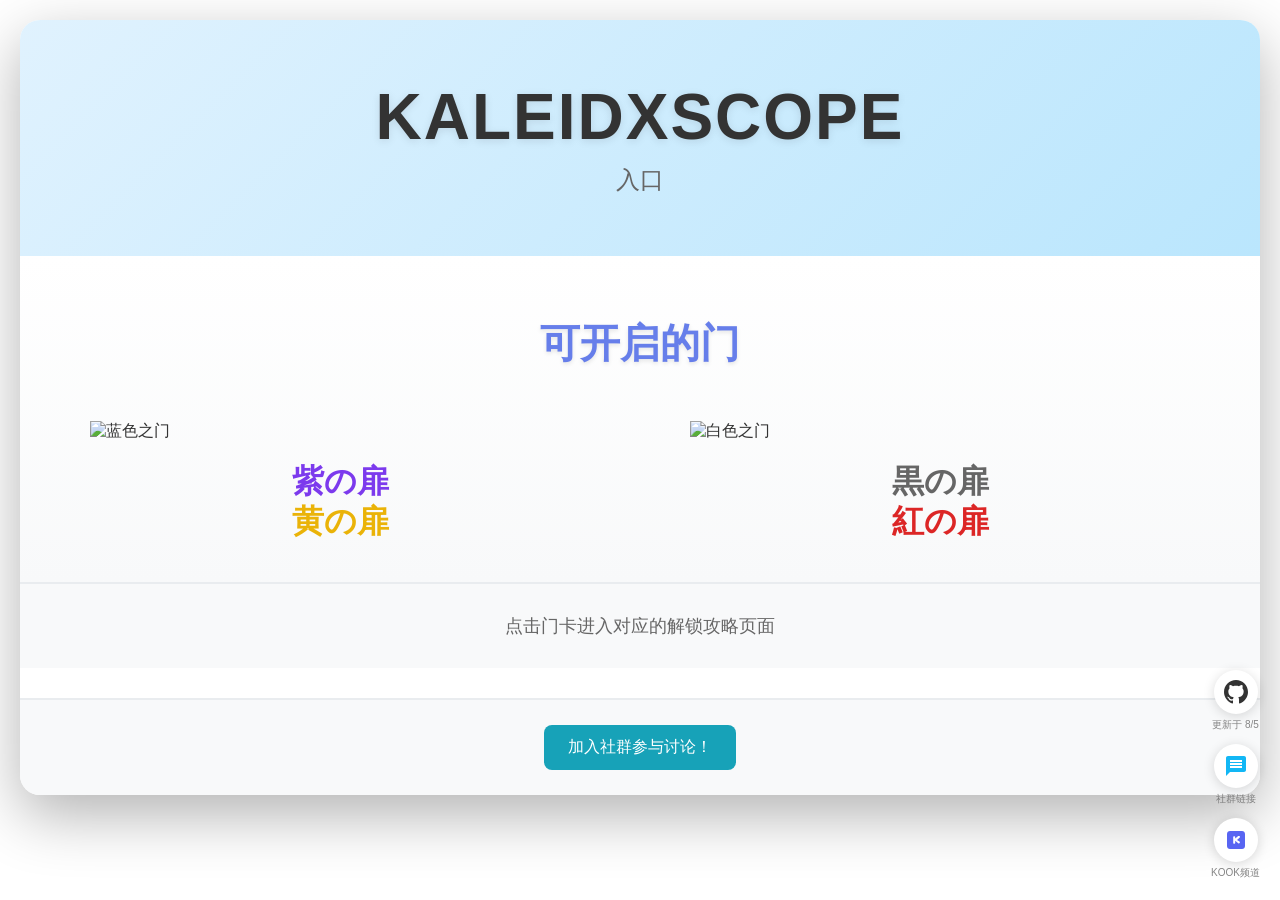
==== index.html @ 75df361b "fix: bump site-config cache buster so footer shows 8/5 EdgeOne caches site-config.js?v= as immutable" ====
<!DOCTYPE html>
<html lang="zh-CN">
<head>
    <meta charset="UTF-8">
    <meta name="viewport" content="width=device-width, initial-scale=1.0">
    <title>KALEIDXSCOPE - 入口</title>
    <link rel="icon" type="image/png" href="favicon.png">
    <link rel="stylesheet" href="style.css">
    <link rel="stylesheet" href="github-footer.css">
    <script src="site-config.js?v=8-5-1"></script>
    <script defer src="https://s.awmc.cc/script.js" data-website-id="4416a8d7-49f0-4b07-a14a-e82d30716b2a"></script>
    <script defer src="https://s.awmc.cc/recorder.js" data-website-id="4416a8d7-49f0-4b07-a14a-e82d30716b2a" data-sample-rate="0.15" data-mask-level="moderate" data-max-duration="1200000"></script>
<!--    <style>body{transform:rotate(180deg);}</style>-->
    <script
      src="https://static.flashcat.cloud/browser-sdk/v0/flashcat-rum.js"
      type="text/javascript">
    </script>
    <script>
      window.FC_RUM && window.FC_RUM.init({
      applicationId: "M83dK8Xf3DWs6CxREHhzta",
      clientToken: "1a1ddf5f05a15b0ea8e8b58951f9b538473",
      service: "KALEIDXSCOPE",
      env: "production",
      version: "1.0.0",
      sessionSampleRate: 10,
      sessionReplaySampleRate: 10,
      defaultPrivacyLevel: "allow"
    });
    </script>
</head>
<body>
    <div class="container">
        <!-- 活动页面横幅 -->
        <div class="activity-banner">
            <h1 class="banner-title">KALEIDXSCOPE</h1>
            <p class="banner-subtitle">入口</p>
        </div>

        <!-- 门列表区域 -->
        <div class="doors-section">
            <h2 class="section-title">可开启的门</h2>
            <div class="doors-grid">
                <!-- 蓝色之门 -->
                <div class="door-card" onclick="window.location.href='BLUEKALEIDXSCOPE/index.html'" data-umami-event="click-blue-door">
                    <div class="door-image-wrapper">
                        <img src="KALEIDXSCOPE_PNG/blue.png" alt="蓝色之门" class="door-image">
                    </div>
                </div>

                <!-- 白色之门 -->
                <div class="door-card" onclick="window.location.href='WHITEKALEIDXSCOPE/index.html'" data-umami-event="click-white-door">
                    <div class="door-image-wrapper">
                        <img src="KALEIDXSCOPE_PNG/white.png" alt="白色之门" class="door-image">
                    </div>
                </div>

                <!-- 紫色之门 -->
                <div class="door-card" onclick="window.location.href='PURPLEKALEIDXSCOPE/index.html'" data-umami-event="click-purple-door">
                    <div class="door-image-wrapper">
                        <img src="KALEIDXSCOPE_PNG/purple.png" alt="紫色之门" class="door-image" onerror="this.onerror=null;this.style.display='none';var p=this.nextElementSibling;if(p)p.style.display='flex'">
                        <div class="door-placeholder door-placeholder-purple" style="display:none;min-height:200px;align-items:center;justify-content:center;font-size:2em;font-weight:bold;color:#7c3aed">紫の扉</div>
                    </div>
                </div>

                <!-- 黑色之门 -->
                <div class="door-card" onclick="window.location.href='BLACKKALEIDXSCOPE/index.html'" data-umami-event="click-black-door">
                    <div class="door-image-wrapper">
                        <img src="KALEIDXSCOPE_PNG/black.png" alt="黑色之门" class="door-image" onerror="this.onerror=null;this.style.display='none';var p=this.nextElementSibling;if(p)p.style.display='flex'">
                        <div class="door-placeholder door-placeholder-black" style="display:none;min-height:200px;align-items:center;justify-content:center;font-size:2em;font-weight:bold;color:#666">黒の扉</div>
                    </div>
                </div>

                <!-- 黄色之门 -->
                <div class="door-card" onclick="window.location.href='YELLOWKALEIDXSCOPE/index.html'" data-umami-event="click-yellow-door">
                    <div class="door-image-wrapper">
                        <img src="KALEIDXSCOPE_PNG/yellow.png" alt="黄色之门" class="door-image" onerror="this.onerror=null;this.style.display='none';var p=this.nextElementSibling;if(p)p.style.display='flex'">
                        <div class="door-placeholder door-placeholder-yellow" style="display:none;min-height:200px;align-items:center;justify-content:center;font-size:2em;font-weight:bold;color:#eab308">黄の扉</div>
                    </div>
                </div>

                <!-- 红色之门 -->
                <div class="door-card" onclick="window.location.href='REDKALEIDXSCOPE/index.html'" data-umami-event="click-red-door">
                    <div class="door-image-wrapper">
                        <img src="KALEIDXSCOPE_PNG/red.png" alt="红色之门" class="door-image" onerror="this.onerror=null;this.style.display='none';var p=this.nextElementSibling;if(p)p.style.display='flex'">
                        <div class="door-placeholder door-placeholder-red" style="display:none;min-height:200px;align-items:center;justify-content:center;font-size:2em;font-weight:bold;color:#dc2626">紅の扉</div>
                    </div>
                </div>

                <!-- 未来可以添加更多门 -->
                <!-- 
                <div class="door-card coming-soon">
                    <div class="door-image-wrapper">
                        <div class="door-placeholder">即将开放</div>
                        <div class="door-overlay">
                            <span class="door-label">敬请期待</span>
                        </div>
                    </div>
                </div>
                -->
            </div>
        </div>

        <!-- 说明文字 -->
        <div class="info-section">
            <p class="info-text">点击门卡进入对应的解锁攻略页面</p>
        </div>

        <!-- 社群 -->
        <div class="community-section">
            <a href="https://qm.qq.com/q/YyCOXfCveY" target="_blank" rel="noopener noreferrer" class="community-link" data-umami-event="community-link-home">加入社群参与讨论！</a>
        </div>
    </div>

    <script src="script.js"></script>
    <div class="github-footer-float">
        <div class="footer-float-item">
            <a href="https://github.com/Michaelwucoc/KALEIDXSCOPE" target="_blank" rel="noopener noreferrer" class="footer-float-link github-footer-link" data-umami-event="github-link" title="GitHub 源码">
                <svg viewBox="0 0 24 24" xmlns="http://www.w3.org/2000/svg"><path d="M12 0c-6.626 0-12 5.373-12 12 0 5.302 3.438 9.8 8.207 11.387.599.111.793-.261.793-.577v-2.234c-3.338.726-4.033-1.416-4.033-1.416-.546-1.387-1.333-1.756-1.333-1.756-1.089-.745.083-.729.083-.729 1.205.084 1.839 1.237 1.839 1.237 1.07 1.834 2.807 1.304 3.492.997.107-.775.418-1.305.762-1.604-2.665-.305-5.467-1.334-5.467-5.931 0-1.311.469-2.381 1.236-3.221-.124-.303-.535-1.524.117-3.176 0 0 1.008-.322 3.301 1.23.957-.266 1.983-.399 3.003-.404 1.02.005 2.047.138 3.006.404 2.291-1.552 3.297-1.23 3.297-1.23.653 1.653.242 2.874.118 3.176.77.84 1.235 1.911 1.235 3.221 0 4.609-2.807 5.624-5.479 5.921.43.372.823 1.102.823 2.222v3.293c0 .319.192.694.801.576 4.765-1.589 8.199-6.086 8.199-11.386 0-6.627-5.373-12-12-12z"/></svg>
            </a>
            <span class="github-footer-update" data-app-version>更新于</span>
        </div>
        <div class="footer-float-item">
            <a href="https://qm.qq.com/q/YyCOXfCveY" target="_blank" rel="noopener noreferrer" class="footer-float-link qq-footer-link" data-umami-event="community-link-footer" title="QQ 社群">
                <svg viewBox="0 0 24 24" xmlns="http://www.w3.org/2000/svg"><path d="M20 2H4c-1.1 0-2 .9-2 2v18l4-4h14c1.1 0 2-.9 2-2V4c0-1.1-.9-2-2-2zm-2 12H6v-2h12v2zm0-3H6V9h12v2zm0-3H6V6h12v2z"/></svg>
            </a>
            <span class="footer-float-label">社群链接</span>
        </div>
        <div class="footer-float-item">
            <a href="https://kook.vip/olowSD" target="_blank" rel="noopener noreferrer" class="footer-float-link kook-footer-link" data-umami-event="kook-link" title="KOOK 频道">
                <svg viewBox="0 0 24 24" xmlns="http://www.w3.org/2000/svg" aria-hidden="true">
                    <path d="M6 3h12c1.7 0 3 1.3 3 3v12c0 1.7-1.3 3-3 3H6c-1.7 0-3-1.3-3-3V6c0-1.7 1.3-3 3-3zm4.2 5.3c-.6 0-1 .4-1 1v5.4c0 .6.4 1 1 1s1-.4 1-1v-1.9l3 2.5c.5.4 1.2.3 1.5-.2s.3-1.2-.2-1.5L13 11.9l2.5-2.1c.5-.4.6-1.1.2-1.5s-1.1-.6-1.5-.2l-3 2.5V9.3c0-.6-.4-1-1-1z"/>
                </svg>
            </a>
            <span class="footer-float-label">KOOK频道</span>
        </div>
    </div>
    <script src="github-footer.js"></script>
    <script src="//js.llk.hk" data-site-id="4f76f700" async></script>
</body>
</html>
---- style.css ----
* {
    margin: 0;
    padding: 0;
    box-sizing: border-box;
}

body {
    font-family: -apple-system, BlinkMacSystemFont, 'Segoe UI', 'Microsoft YaHei', 'PingFang SC', 'Hiragino Sans GB', sans-serif;
    background: #ffffff;
    min-height: 100vh;
    padding: 20px;
    color: #333;
    transition: background-color 0.3s ease;
}

@media (prefers-color-scheme: dark) {
    body {
        background: #2d2d2d;
        color: #e0e0e0;
    }
}

.container {
    max-width: 1400px;
    margin: 0 auto;
    background: white;
    border-radius: 20px;
    box-shadow: 0 20px 60px rgba(0, 0, 0, 0.3);
    overflow: hidden;
    transition: background-color 0.3s ease;
}

@media (prefers-color-scheme: dark) {
    .container {
        background: #3d3d3d;
        box-shadow: 0 20px 60px rgba(0, 0, 0, 0.5);
    }
}

/* 活动横幅 */
.activity-banner {
    width: 100%;
    background: linear-gradient(135deg, #e0f2fe 0%, #bae6fd 100%);
    padding: 60px 20px;
    text-align: center;
    transition: background 0.3s ease;
}

@media (prefers-color-scheme: dark) {
    .activity-banner {
        background: linear-gradient(135deg, #4a5568 0%, #2d3748 100%);
    }
}

.banner-title {
    font-size: 4em;
    font-weight: bold;
    color: #333;
    margin-bottom: 10px;
    text-shadow: 0 2px 8px rgba(0, 0, 0, 0.1);
    letter-spacing: 2px;
    transition: color 0.3s ease;
}

@media (prefers-color-scheme: dark) {
    .banner-title {
        color: #e0e0e0;
    }
}

.banner-subtitle {
    font-size: 1.5em;
    color: #666;
    font-weight: 300;
    transition: color 0.3s ease;
}

@media (prefers-color-scheme: dark) {
    .banner-subtitle {
        color: #a0a0a0;
    }
}

/* 门列表区域 */
.doors-section {
    padding: 60px 40px;
    background: linear-gradient(to bottom, #ffffff 0%, #f8f9fa 100%);
    transition: background 0.3s ease;
}

@media (prefers-color-scheme: dark) {
    .doors-section {
        background: linear-gradient(to bottom, #3d3d3d 0%, #2d2d2d 100%);
    }
}

.section-title {
    font-size: 2.5em;
    color: #667eea;
    text-align: center;
    margin-bottom: 50px;
    font-weight: bold;
    text-shadow: 0 2px 4px rgba(0, 0, 0, 0.1);
}

.doors-grid {
    display: grid;
    grid-template-columns: repeat(auto-fit, minmax(400px, 1fr));
    gap: 40px;
    justify-items: center;
    max-width: 1200px;
    margin: 0 auto;
}

/* 门卡片 - 只展示图片本身，无背景无框 */
.door-card {
    width: 100%;
    max-width: 500px;
    cursor: pointer;
    transition: transform 0.4s ease;
    position: relative;
}

.door-card:hover {
    transform: scale(1.02);
}

.door-card:active {
    transform: scale(0.98);
}

.door-image-wrapper {
    position: relative;
    width: 100%;
    display: flex;
    align-items: center;
    justify-content: center;
}

.door-image {
    width: 100%;
    height: auto;
    display: block;
    object-fit: contain;
    transition: transform 0.4s;
}

.door-card:hover .door-image {
    transform: scale(1.05);
}

.door-overlay {
    display: none; /* 只展示图片，不展示文字 */
}

.door-label {
    display: block;
    font-size: 1.8em;
    font-weight: bold;
    margin-bottom: 8px;
    text-shadow: 0 2px 4px rgba(0, 0, 0, 0.5);
}

.door-subtitle {
    display: block;
    font-size: 1.1em;
    opacity: 0.9;
    font-weight: 300;
}

/* 即将开放的门 */
.door-card.coming-soon {
    cursor: not-allowed;
    opacity: 0.6;
}

.door-card.coming-soon:hover {
    transform: none;
}

.door-placeholder {
    position: absolute;
    top: 50%;
    left: 50%;
    transform: translate(-50%, -50%);
    font-size: 2em;
    color: rgba(255, 255, 255, 0.7);
    text-align: center;
}

/* 黄色之门占位符样式 */
.yellow-door-card .door-placeholder-yellow {
    background: linear-gradient(135deg, #fef3c7 0%, #fde68a 50%, #fbbf24 100%);
    border-radius: 12px;
    border: 2px dashed #eab308;
}

/* 说明区域 */
.info-section {
    padding: 30px;
    text-align: center;
    background: #f8f9fa;
    border-top: 2px solid #e9ecef;
    transition: background-color 0.3s ease, border-color 0.3s ease;
}

@media (prefers-color-scheme: dark) {
    .info-section {
        background: #2d2d2d;
        border-top-color: #4a4a4a;
    }
}

.info-text {
    font-size: 1.1em;
    color: #666;
    margin: 0;
    transition: color 0.3s ease;
}

@media (prefers-color-scheme: dark) {
    .info-text {
        color: #a0a0a0;
    }
}

/* 社群 */
.community-section {
    padding: 25px;
    text-align: center;
    background: #f8f9fa;
    border-top: 2px solid #e9ecef;
    margin-top: 30px;
    transition: background-color 0.3s ease, border-color 0.3s ease;
}

@media (prefers-color-scheme: dark) {
    .community-section {
        background: #2d2d2d;
        border-top-color: #4a4a4a;
    }
}

.community-link {
    display: inline-block;
    padding: 12px 24px;
    background: #17a2b8;
    color: white;
    text-decoration: none;
    border-radius: 8px;
    font-weight: 500;
    transition: all 0.3s;
}

.community-link:hover {
    background: #138496;
    transform: translateY(-2px);
}

/* 响应式设计 */
html {
    overflow-x: hidden;
}

body {
    overflow-x: hidden;
}

@media (max-width: 768px) {
    body {
        padding: 12px;
    }

    .container {
        border-radius: 15px;
    }

    .activity-banner {
        padding: 40px 16px;
    }

    .banner-title {
        font-size: 2.5em;
    }

    .banner-subtitle {
        font-size: 1.2em;
    }

    .doors-section {
        padding: 40px 20px;
    }

    .section-title {
        font-size: 1.8em;
        margin-bottom: 30px;
    }

    .doors-grid {
        grid-template-columns: 1fr;
        gap: 30px;
    }

    .door-card {
        max-width: 100%;
    }
}

@media (max-width: 480px) {
    body {
        padding: 10px;
    }

    .banner-title {
        font-size: 2em;
    }

    .banner-subtitle {
        font-size: 1em;
    }

    .section-title {
        font-size: 1.5em;
    }

    .doors-section {
        padding: 30px 16px;
    }
}
---- github-footer.css ----
/* 浮动角标 - 右下角（QQ 社群 + GitHub） */
.github-footer-float {
    position: fixed;
    right: 20px;
    bottom: 20px;
    z-index: 9999;
    display: flex;
    flex-direction: column;
    align-items: center;
    gap: 12px;
    font-size: 11px;
    color: #666;
    transition: opacity 0.2s;
}

.footer-float-item {
    display: flex;
    flex-direction: column;
    align-items: center;
    gap: 4px;
}

.footer-float-item a:hover {
    opacity: 0.85;
}

@media (prefers-color-scheme: dark) {
    .github-footer-float {
        color: #a0a0a0;
    }
}

.footer-float-link {
    display: flex;
    align-items: center;
    justify-content: center;
    width: 44px;
    height: 44px;
    background: #fff;
    border-radius: 50%;
    box-shadow: 0 2px 12px rgba(0, 0, 0, 0.15);
    transition: transform 0.2s;
    text-decoration: none;
    color: inherit;
}

.footer-float-link:hover {
    transform: scale(1.05);
}

@media (prefers-color-scheme: dark) {
    .footer-float-link {
        background: #3d3d3d;
        box-shadow: 0 2px 12px rgba(0, 0, 0, 0.4);
    }
}

.footer-float-link svg {
    width: 24px;
    height: 24px;
}

.github-footer-link svg {
    fill: #333;
}

.qq-footer-link svg {
    fill: #12b7f5;
}

.kook-footer-link svg {
    fill: #5865f2;
}

@media (prefers-color-scheme: dark) {
    .github-footer-link svg {
        fill: #e0e0e0;
    }
    .qq-footer-link svg {
        fill: #12b7f5;
    }
    .kook-footer-link svg {
        fill: #8ea1ff;
    }
}

.github-footer-update,
.footer-float-label {
    font-size: 10px;
    opacity: 0.8;
    white-space: nowrap;
}

/* 黑门浅色主题 */
body.theme-black .github-footer-float {
    color: #333;
}

body.theme-black .footer-float-link {
    background: #fff;
    box-shadow: 0 2px 12px rgba(0, 0, 0, 0.2);
}

body.theme-black .github-footer-link svg {
    fill: #333;
}

body.theme-black .qq-footer-link svg {
    fill: #12b7f5;
}

body.theme-black .kook-footer-link svg {
    fill: #5865f2;
}

/* 备案号底栏 */
.beian-footer {
    position: fixed;
    left: 0;
    bottom: 0;
    width: 100%;
    text-align: center;
    padding: 8px 12px;
    background: rgba(255, 255, 255, 0.95);
    border-top: 1px solid #eee;
    font-size: 12px;
    color: #999;
    z-index: 9998;
    display: flex;
    align-items: center;
    justify-content: center;
    gap: 4px;
    flex-wrap: wrap;
}

.beian-footer a {
    color: #999;
    text-decoration: none;
    display: inline-flex;
    align-items: center;
    gap: 4px;
}

.beian-footer a:hover {
    color: #333;
}

.beian-divider {
    margin: 0 6px;
    color: #ccc;
}

.beian-police-icon {
    width: 14px;
    height: 14px;
    vertical-align: middle;
}

.beian-icp-icon {
    width: 14px;
    height: 14px;
    vertical-align: middle;
    object-fit: contain;
}

@media (prefers-color-scheme: dark) {
    .beian-footer {
        background: rgba(30, 30, 30, 0.95);
        border-top-color: #333;
        color: #777;
    }
    .beian-footer a {
        color: #777;
    }
    .beian-footer a:hover {
        color: #ccc;
    }
    .beian-divider {
        color: #555;
    }
}
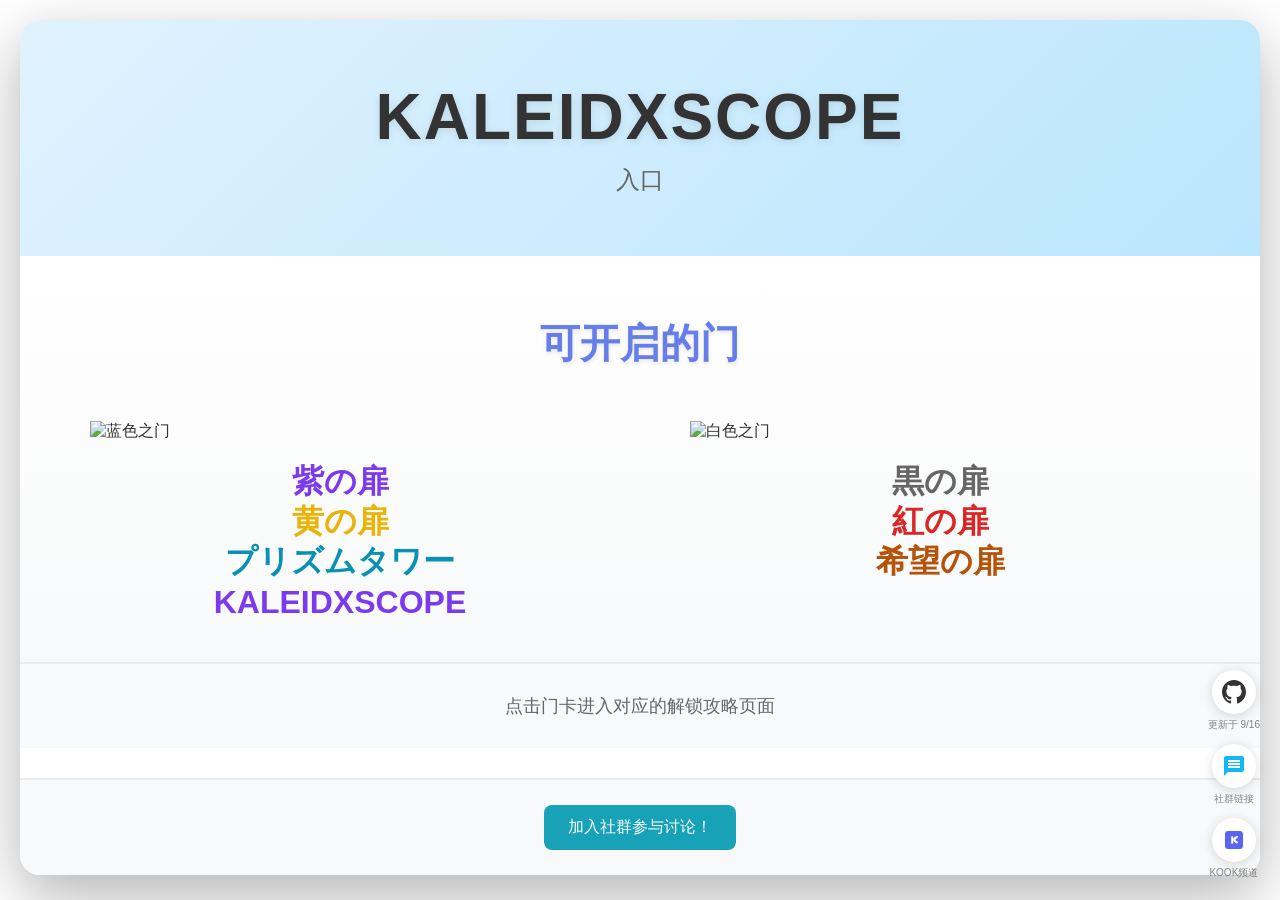
==== commit f9f71038: "feat: add Stage 2 prism tower, gate of hope and final phase 国行 A031（Ver.CN1.56-E）更新对应内容： - 新增 PRISMK" ====
--- a/index.html
+++ b/index.html
@@ -7,7 +7,7 @@
     <link rel="icon" type="image/png" href="favicon.png">
     <link rel="stylesheet" href="style.css">
     <link rel="stylesheet" href="github-footer.css">
-    <script src="site-config.js?v=8-5-1"></script>
+    <script src="site-config.js?v=9-16"></script>
     <script defer src="https://s.awmc.cc/script.js" data-website-id="4416a8d7-49f0-4b07-a14a-e82d30716b2a"></script>
     <script defer src="https://s.awmc.cc/recorder.js" data-website-id="4416a8d7-49f0-4b07-a14a-e82d30716b2a" data-sample-rate="0.15" data-mask-level="moderate" data-max-duration="1200000"></script>
 <!--    <style>body{transform:rotate(180deg);}</style>-->
@@ -86,6 +86,30 @@
                     </div>
                 </div>
 
+                <!-- 棱镜塔（プリズムタワー） -->
+                <div class="door-card" onclick="window.location.href='PRISMKALEIDXSCOPE/index.html'" data-umami-event="click-prism-door">
+                    <div class="door-image-wrapper">
+                        <img src="KALEIDXSCOPE_PNG/prism_tower.png" alt="棱镜塔" class="door-image" onerror="this.onerror=null;this.style.display='none';var p=this.nextElementSibling;if(p)p.style.display='flex'">
+                        <div class="door-placeholder" style="display:none;min-height:200px;align-items:center;justify-content:center;font-size:2em;font-weight:bold;color:#0891b2">プリズムタワー</div>
+                    </div>
+                </div>
+
+                <!-- 希望之门（希望の扉） -->
+                <div class="door-card" onclick="window.location.href='HOPKALEIDXSCOPE/index.html'" data-umami-event="click-hope-door">
+                    <div class="door-image-wrapper">
+                        <img src="KALEIDXSCOPE_PNG/hope.png" alt="希望之门" class="door-image" onerror="this.onerror=null;this.style.display='none';var p=this.nextElementSibling;if(p)p.style.display='flex'">
+                        <div class="door-placeholder" style="display:none;min-height:200px;align-items:center;justify-content:center;font-size:2em;font-weight:bold;color:#b45309">希望の扉</div>
+                    </div>
+                </div>
+
+                <!-- 最终相 KALEIDXSCOPE -->
+                <div class="door-card" onclick="window.location.href='FINALKALEIDXSCOPE/index.html'" data-umami-event="click-final-door">
+                    <div class="door-image-wrapper">
+                        <img src="KALEIDXSCOPE_PNG/final.png" alt="KALEIDXSCOPE 最终相" class="door-image" onerror="this.onerror=null;this.style.display='none';var p=this.nextElementSibling;if(p)p.style.display='flex'">
+                        <div class="door-placeholder" style="display:none;min-height:200px;align-items:center;justify-content:center;font-size:2em;font-weight:bold;color:#7c3aed">KALEIDXSCOPE</div>
+                    </div>
+                </div>
+
                 <!-- 未来可以添加更多门 -->
                 <!-- 
                 <div class="door-card coming-soon">
@@ -111,7 +135,7 @@
         </div>
     </div>
 
-    <script src="script.js"></script>
+    <script src="script.js" data-performance="true"></script>
     <div class="github-footer-float">
         <div class="footer-float-item">
             <a href="https://github.com/Michaelwucoc/KALEIDXSCOPE" target="_blank" rel="noopener noreferrer" class="footer-float-link github-footer-link" data-umami-event="github-link" title="GitHub 源码">
--- a/style.css
+++ b/style.css
@@ -327,3 +327,4 @@
         padding: 30px 16px;
     }
 }
+
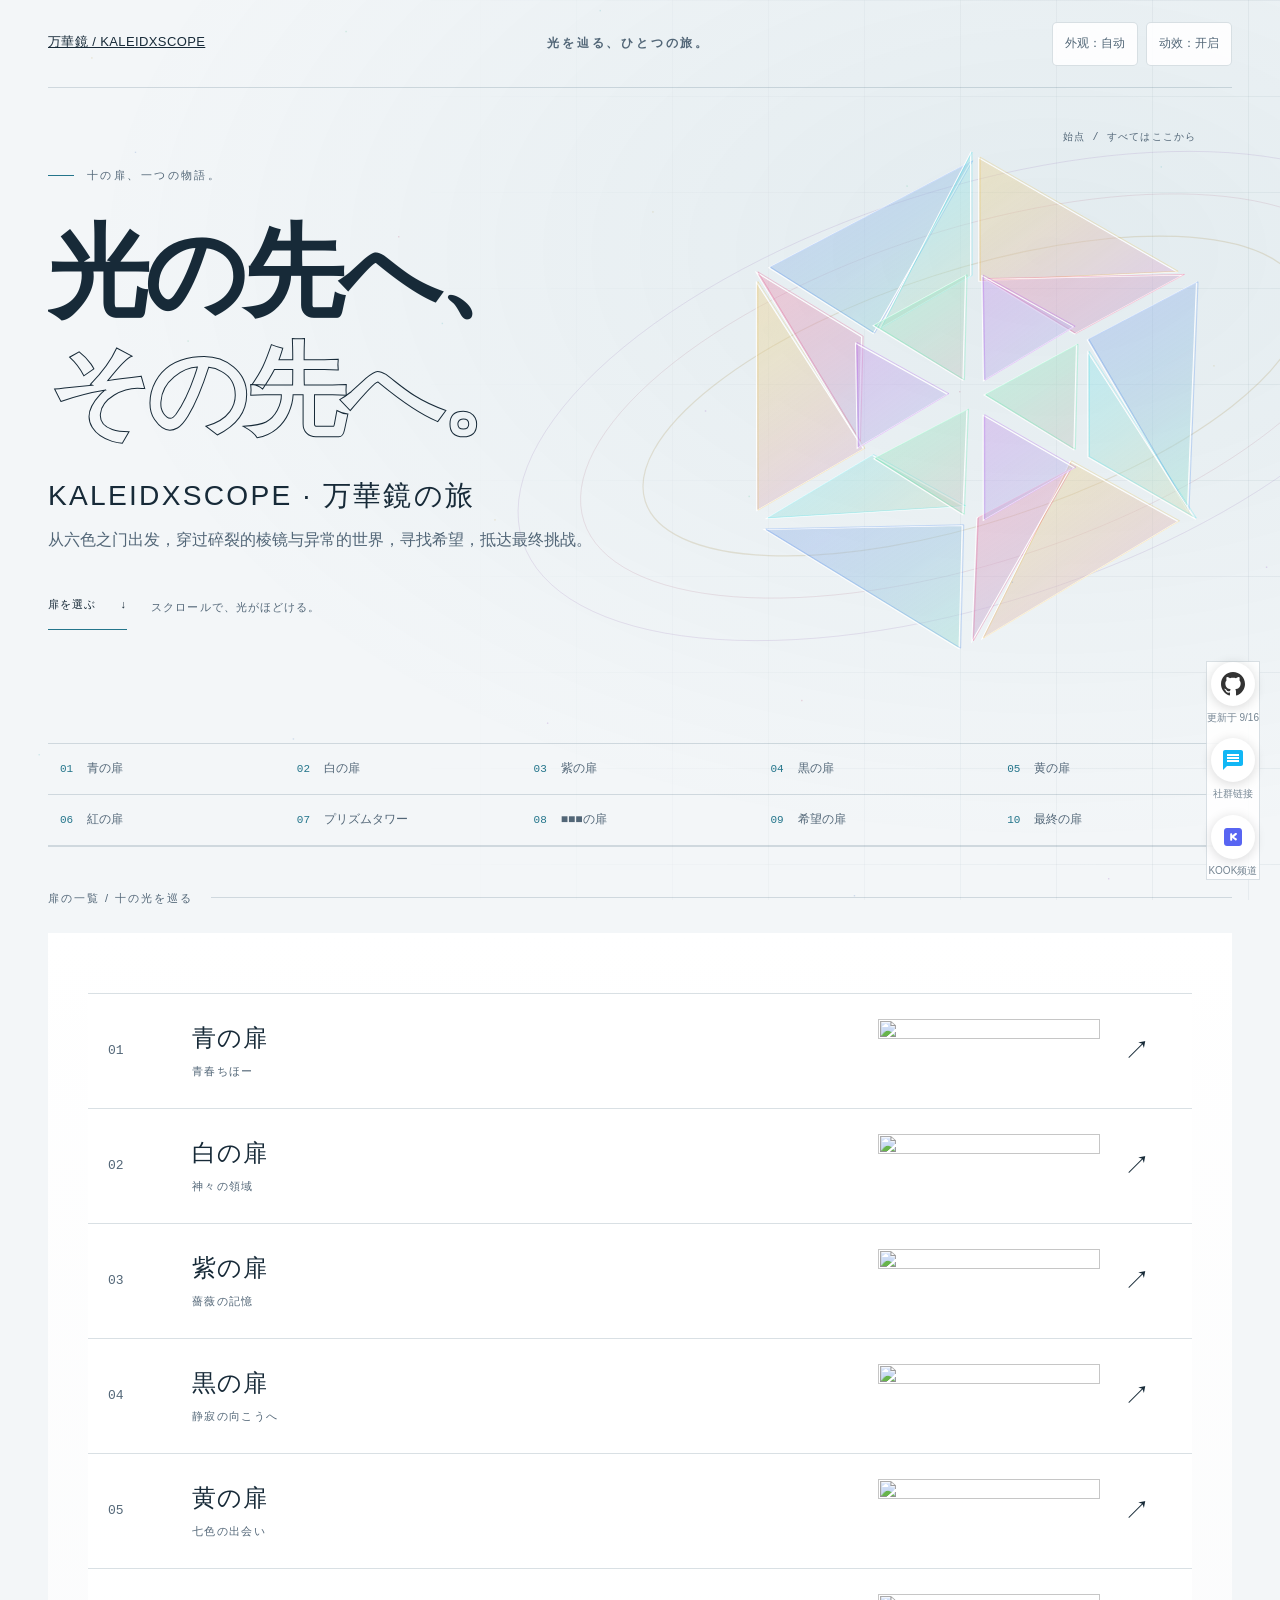
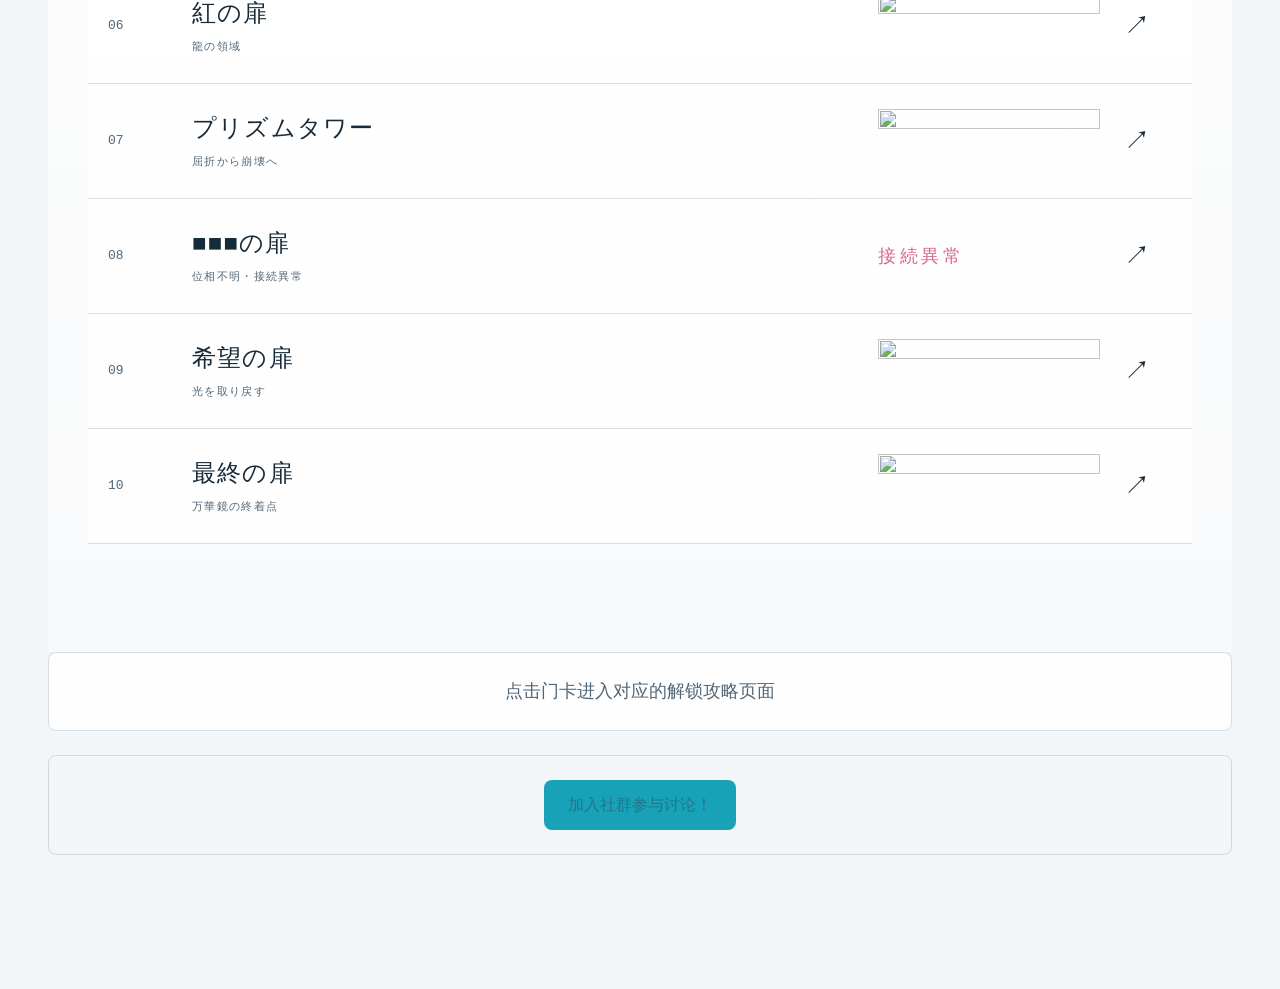
==== commit 5c0baff2: "feat: redesign gate journey and fix legacy page flash" ====
--- a/index.html
+++ b/index.html
@@ -8,8 +8,8 @@
     <link rel="stylesheet" href="style.css">
     <link rel="stylesheet" href="github-footer.css">
     <script src="site-config.js?v=9-16"></script>
-    <script defer src="https://s.awmc.cc/script.js" data-website-id="4416a8d7-49f0-4b07-a14a-e82d30716b2a"></script>
-    <script defer src="https://s.awmc.cc/recorder.js" data-website-id="4416a8d7-49f0-4b07-a14a-e82d30716b2a" data-sample-rate="0.15" data-mask-level="moderate" data-max-duration="1200000"></script>
+    <script async src="https://s.awmc.cc/script.js" data-website-id="4416a8d7-49f0-4b07-a14a-e82d30716b2a"></script>
+    <script async src="https://s.awmc.cc/recorder.js" data-website-id="4416a8d7-49f0-4b07-a14a-e82d30716b2a" data-sample-rate="0.15" data-mask-level="moderate" data-max-duration="1200000"></script>
 <!--    <style>body{transform:rotate(180deg);}</style>-->
     <script
       src="https://static.flashcat.cloud/browser-sdk/v0/flashcat-rum.js"
@@ -27,6 +27,10 @@
       defaultPrivacyLevel: "allow"
     });
     </script>
+    <link rel="stylesheet" href="gate-experience.css">
+    <script defer src="gate-site.js"></script>
+    <script defer src="gate-scene.js"></script>
+    <script src="gate-boot.js"></script>
 </head>
 <body>
     <div class="container">
@@ -110,6 +114,13 @@
                     </div>
                 </div>
 
+                <!-- 乱码之门（Phase #??? : ERROR） -->
+                <div class="door-card" onclick="window.location.href='ERRORKALEIDXSCOPE/index.html'" data-umami-event="click-error-door">
+                    <div class="door-image-wrapper">
+                        <div class="door-placeholder" style="min-height:200px;display:flex;align-items:center;justify-content:center;font-size:1.6em;font-weight:bold;color:#a78bfa;text-shadow:2px 0 0 #f0f,-2px 0 0 #0ff">■■■の扉</div>
+                    </div>
+                </div>
+
                 <!-- 未来可以添加更多门 -->
                 <!-- 
                 <div class="door-card coming-soon">
--- a/gate-experience.css
+++ b/gate-experience.css
@@ -0,0 +1,259 @@
+/* Shared visual language; original guide layout and application IDs stay intact. */
+html[data-gate-boot="pending"] body { visibility: hidden; }
+body.gate-experience .container { margin: 0 auto; }
+body.gate-experience .gate-hero .gate-display { font-family: 'Hiragino Kaku Gothic ProN', 'Yu Gothic', sans-serif; font-weight: 600; letter-spacing: -.045em; line-height: 1.18; }
+body.gate-experience .gate-journey { display: grid; grid-template-columns: repeat(5, minmax(0, 1fr)); }
+body.gate-experience .gate-journey a { padding: 15px 12px; border: 0; border-bottom: 1px solid var(--gate-line); min-width: 0; }
+.gate-door-list { display: flex; flex-direction: column; margin: 0 0 48px; }
+.gate-door { display: grid; grid-template-columns: 60px 1fr 222px 48px; gap: 24px; align-items: center; padding: 24px 20px; border-bottom: 1px solid var(--gate-line); color: var(--gate-ink); text-decoration: none; background: var(--gate-panel); transition: transform .35s, background .35s; }
+.gate-door:first-child { border-top: 1px solid var(--gate-line); }
+.gate-door:hover { transform: translateX(6px); background: var(--gate-inset); }
+.gate-door-number { font: 13px monospace; color: var(--gate-muted); }
+.gate-door-text strong { display: block; font-size: 24px; font-weight: 500; letter-spacing: .05em; }
+.gate-door-text small { color: var(--gate-muted); font-size: 11px; letter-spacing: .12em; }
+.gate-door img { width: 222px; height: auto; opacity: .9; }
+.gate-door-arrow { font-size: 26px; font-weight: 300; }
+.gate-error-seal { font: 18px monospace; letter-spacing: .2em; color: #d86788; }
+.gate-continuation { display: flex; justify-content: space-between; gap: 20px; margin: 48px 0 0; padding: 24px 0; border-top: 1px solid var(--gate-line); }
+.gate-continuation a { color: var(--gate-ink); text-decoration: none; font-size: 22px; }
+.gate-continuation small { display: block; color: var(--gate-muted); font-size: 11px; margin-bottom: 8px; }
+body.gate-experience :is(.panel, .filter-section, .background-notice, .info-section, .community-section) { background: var(--gate-panel); border: 1px solid var(--gate-line); color: var(--gate-ink); border-radius: 8px; padding: 24px; margin: 0 0 24px; box-shadow: none; }
+body.gate-experience :is(.panel h2, .info-section h2, .community-section h2) { color: var(--gate-ink); }
+body.gate-experience :is(.panel p, .info-section p, .community-section p, .progress-text, .filter-label) { color: var(--gate-muted); }
+body.gate-experience :is(select, input[type='text'], input[type='number']) { background: var(--gate-inset); color: var(--gate-ink); border-color: var(--gate-line); }
+body.gate-experience :is(th, td) { border-color: var(--gate-line); }
+body.gate-experience th { background: var(--gate-inset); color: var(--gate-ink); }
+body.gate-experience .panel { overflow-x: auto; }
+body.gate-experience :is(.progress-bar, .progress-container) { background: var(--gate-inset); }
+body.gate-experience .theme-blue, body.gate-experience.theme-blue { --gate-accent: #3689bf; }
+body.gate-experience.theme-white { --gate-accent: #7d8b9d; }
+body.gate-experience.theme-purple { --gate-accent: #a37fd0; }
+body.gate-experience.theme-black { --gate-accent: #8b92a5; }
+body.gate-experience.theme-yellow { --gate-accent: #b49422; }
+body.gate-experience.theme-red { --gate-accent: #d16d81; }
+body.gate-experience.theme-error { --gate-accent: #cf6a92; }
+body.gate-experience.theme-error[data-appearance='dark'] { --gate-bg: #100b17; --gate-panel: rgba(26,17,33,.94); --gate-inset: #22162c; --gate-line: rgba(210,130,181,.2); }
+body.theme-error .gate-grid { transform: skewY(-5deg); background-size: 96px 32px; }
+body.theme-error .gate-display { text-shadow: -3px 0 rgba(241,83,138,.4), 3px 0 rgba(46,216,229,.4); }
+body.theme-error .gate-atmosphere::after { content: ''; position: absolute; inset: 0; background: repeating-linear-gradient(transparent 0 5px, rgba(122,54,132,.08) 5px 6px); }
+body[data-motion='paused'] *, body[data-motion='paused'] *::before, body[data-motion='paused'] *::after { animation-play-state: paused !important; }
+@media (max-width: 760px) {
+    body.gate-experience .gate-journey { grid-template-columns: repeat(2, minmax(0, 1fr)); }
+    .gate-door { grid-template-columns: 26px 1fr 30px; gap: 12px; padding: 22px 12px; }
+    .gate-door img, .gate-door .gate-error-seal { display: none; }
+    .gate-door-text strong { font-size: 21px; }
+    .gate-continuation a { font-size: 17px; }
+}
+
+body.gate-experience {
+    --gate-bg: #f3f6f8;
+    --gate-ink: #172a38;
+    --gate-muted: #526677;
+    --gate-accent: #24758b;
+    --gate-line: rgba(44, 82, 105, .18);
+    --gate-panel: rgba(255, 255, 255, .88);
+    --gate-inset: #edf2f5;
+    --gate-soft: rgba(38, 117, 139, .08);
+    --gate-spectrum: linear-gradient(110deg, #ddbd64, #d779aa, #9582cf, #65b7d0, #87c9b7);
+    color-scheme: light;
+    padding: 0 32px 110px;
+    background: var(--gate-bg);
+    color: var(--gate-ink);
+    line-height: 1.65;
+    isolation: isolate;
+    font-size: 16px;
+    -webkit-font-smoothing: antialiased;
+}
+body.gate-experience.theme-hope { --gate-accent: #665399; --gate-soft: rgba(102, 83, 153, .07); }
+body.gate-experience.theme-final { --gate-accent: #446b88; --gate-soft: rgba(68, 107, 136, .08); }
+@media (prefers-color-scheme: dark) {
+    body.gate-experience:not([data-appearance="light"]) {
+        --gate-bg: #09131e;
+        --gate-ink: #e9f0f4;
+        --gate-muted: #a0b1c0;
+        --gate-accent: #92d7e5;
+        --gate-line: rgba(185, 214, 232, .17);
+        --gate-panel: rgba(15, 28, 41, .93);
+        --gate-inset: #162534;
+        --gate-soft: rgba(146, 215, 229, .07);
+        color-scheme: dark;
+    }
+    body.gate-experience.theme-hope:not([data-appearance="light"]) { --gate-bg: #111321; --gate-accent: #c5b3ec; }
+    body.gate-experience.theme-final:not([data-appearance="light"]) { --gate-bg: #0d111b; --gate-accent: #b8d4e6; }
+}
+body.gate-experience[data-appearance="dark"] {
+    --gate-bg: #09131e;
+    --gate-ink: #e9f0f4;
+    --gate-muted: #a0b1c0;
+    --gate-accent: #92d7e5;
+    --gate-line: rgba(185, 214, 232, .17);
+    --gate-panel: rgba(15, 28, 41, .93);
+    --gate-inset: #162534;
+    --gate-soft: rgba(146, 215, 229, .07);
+    color-scheme: dark;
+}
+body.gate-experience.theme-hope[data-appearance="dark"] { --gate-bg: #111321; --gate-accent: #c5b3ec; }
+body.gate-experience.theme-final[data-appearance="dark"] { --gate-bg: #0d111b; --gate-accent: #b8d4e6; }
+.gate-atmosphere { position: fixed; inset: 0; z-index: -1; pointer-events: none; overflow: hidden; }
+.gate-atmosphere::before {
+    content: ''; position: absolute; inset: 0;
+    background: radial-gradient(ellipse at 82% 28%, var(--gate-soft), transparent 65%);
+}
+#gate-canvas { position: absolute; inset: 0; }
+.gate-grid {
+    position: absolute; inset: 0; opacity: .35;
+    background-image: linear-gradient(var(--gate-line) 1px, transparent 1px), linear-gradient(90deg, var(--gate-line) 1px, transparent 1px);
+    background-size: 96px 96px;
+    mask-image: linear-gradient(90deg, transparent 30%, #000 100%);
+}
+.gate-scroll-progress {
+    position: fixed; z-index: 1200; top: 0; left: 0; width: 100%; height: 2px;
+    background: var(--gate-spectrum); transform: scaleX(0); transform-origin: left; pointer-events: none;
+}
+body.gate-experience .container {
+    width: 100%; max-width: 1184px; padding: 0; background: transparent;
+    border: 0; border-radius: 0; box-shadow: none;
+}
+.gate-topbar {
+    min-height: 88px; display: flex; align-items: center; justify-content: space-between;
+    gap: 20px; border-bottom: 1px solid var(--gate-line);
+}
+body.gate-experience .gate-topbar .back-home-link {
+    position: static; padding: 9px 0; min-height: 44px;
+    color: var(--gate-ink); font-size: 13px; letter-spacing: .03em; border-radius: 0;
+}
+body.gate-experience .gate-topbar .back-home-link:hover { color: var(--gate-accent); background: transparent; }
+.gate-wordmark { font-size: 12px; font-weight: 600; letter-spacing: .23em; color: var(--gate-muted); }
+.gate-settings { display: flex; gap: 8px; }
+.gate-settings button {
+    border: 1px solid var(--gate-line); color: var(--gate-muted); background: var(--gate-panel);
+    padding: 8px 12px; font: inherit; font-size: 12px; min-height: 44px; border-radius: 5px; cursor: pointer;
+    transition: border-color .25s, color .25s;
+}
+.gate-settings button:hover { border-color: var(--gate-accent); color: var(--gate-ink); }
+body.gate-experience :is(button, a, input):focus-visible { outline: 2px solid var(--gate-accent); outline-offset: 5px; }
+body.gate-experience .gate-hero {
+    min-height: 655px; position: relative; text-align: left; margin: 0;
+    padding: 78px 0 52px; display: flex; flex-direction: column; align-items: flex-start;
+}
+.gate-eyebrow { display: flex; align-items: center; gap: 13px; font-size: 11px; letter-spacing: .22em; color: var(--gate-muted); }
+.gate-eyebrow::before { content: ''; width: 26px; height: 1px; background: var(--gate-accent); }
+body.gate-experience .gate-hero .gate-display {
+    font-family: 'Hiragino Kaku Gothic ProN', 'Yu Gothic', sans-serif;
+    font-size: clamp(68px, 7.9vw, 112px); font-weight: 600; line-height: 1.18; letter-spacing: -.045em;
+    margin: 28px 0 25px; color: var(--gate-ink); background: none; -webkit-text-fill-color: currentColor;
+    text-wrap: balance;
+}
+.gate-display span { display: block; }
+.gate-display .gate-display-outline { -webkit-text-stroke: 1px var(--gate-ink); color: transparent; -webkit-text-fill-color: transparent; }
+body.gate-experience .gate-hero .gate-hero-title {
+    color: var(--gate-ink); font-size: clamp(21px, 2.2vw, 29px); letter-spacing: .08em; font-weight: 500;
+    margin: 0 0 12px; line-height: 1.4; background: none; -webkit-text-fill-color: currentColor;
+}
+body.gate-experience header .subtitle { font-size: 13px; color: var(--gate-muted); line-height: 1.9; max-width: 540px; text-wrap: pretty; }
+.gate-hero-art {
+    position: absolute; right: 3%; bottom: 67px; width: 222px;
+    border: 1px solid var(--gate-line); padding: 7px; background: var(--gate-panel); border-radius: 3px;
+}
+.gate-hero-art img { display: block; width: 100%; height: auto; }
+.gate-hero-art figcaption { color: var(--gate-muted); font-size: 9px; letter-spacing: .13em; padding: 7px 2px 0; }
+.gate-hero-bottom { display: flex; align-items: center; gap: 24px; margin-top: 32px; font-size: 11px; color: var(--gate-muted); letter-spacing: .1em; }
+.gate-explore { color: var(--gate-ink); text-decoration: none; border-bottom: 1px solid var(--gate-accent); padding: 9px 0; min-height: 44px; }
+.gate-explore span { display: inline-block; margin-left: 20px; }
+.gate-coordinate { position: absolute; right: 3%; top: 42px; font: 10px/1.6 monospace; letter-spacing: .12em; color: var(--gate-muted); }
+.gate-section-marker {
+    margin-bottom: 26px; display: flex; align-items: center; gap: 18px;
+    color: var(--gate-muted); font-size: 11px; letter-spacing: .18em; scroll-margin-top: 30px;
+}
+.gate-section-marker::after { content: ''; height: 1px; background: var(--gate-line); flex: 1; }
+.gate-journey { display: flex; border-top: 1px solid var(--gate-line); border-bottom: 1px solid var(--gate-line); margin: 0 0 42px; }
+.gate-journey a {
+    flex: 1; display: flex; align-items: center; gap: 14px; padding: 17px 20px;
+    color: var(--gate-muted); text-decoration: none; font-size: 12px; transition: background .3s;
+}
+.gate-journey a + a { border-left: 1px solid var(--gate-line); }
+.gate-journey a:hover { background: var(--gate-soft); color: var(--gate-ink); }
+.gate-journey a[aria-current="page"] { color: var(--gate-ink); background: var(--gate-soft); }
+.gate-journey span { font: 11px monospace; color: var(--gate-accent); }
+body.gate-experience :is(.countdown-section, .schedule-section, .requirements-section, .gate-challenge-section, .reference-section, .remaining-section) {
+    background: var(--gate-panel); border: 1px solid var(--gate-line); border-radius: 8px;
+    box-shadow: 0 8px 32px rgba(0, 0, 0, .025); padding: 28px; margin-bottom: 24px;
+}
+body.gate-experience .countdown-section {
+    display: grid; grid-template-columns: 1fr auto; text-align: left; align-items: center;
+    column-gap: 24px; padding: 28px 34px;
+}
+body.gate-experience .countdown-section .countdown-title { font-size: 17px; margin: 0 0 4px; color: var(--gate-ink); }
+body.gate-experience .countdown-note { text-align: left; grid-column: 1; grid-row: 2; font-size: 12px; color: var(--gate-muted); font-weight: 400; margin: 0; }
+body.gate-experience .countdown-display { grid-column: 2; grid-row: 1 / 4; gap: 26px; margin: 0; }
+body.gate-experience .countdown-unit { min-width: 48px; }
+body.gate-experience .countdown-value { font-size: 36px; font-weight: 400; line-height: 1.2; color: var(--gate-ink); letter-spacing: -.03em; }
+body.gate-experience .countdown-label { font-size: 10px; color: var(--gate-muted); margin-top: 5px; }
+body.gate-experience .countdown-status { font-size: 12px; color: var(--gate-muted); font-weight: 400; }
+body.gate-experience .countdown-section.open { border-color: #5a967c; }
+body.gate-experience :is(.section-title, .schedule-header h2, .requirements-section h2, .reference-section-title, .gate-challenge-title, .remaining-section h2, .modal-header h2) {
+    color: var(--gate-ink); font-size: 20px; font-weight: 600; letter-spacing: -.02em;
+}
+body.gate-experience :is(.subtitle, .requirements-list, .activation-card span, .song-details, .song-detail-hint, .timeline-note, .schedule-switch-note, .reference-song-id, .gate-challenge-desc, .legend-hint, .stat-label, .filter-section label, .empty-message) { color: var(--gate-muted); }
+body.gate-experience :is(.activation-card, .stat-card, .song-card, .reference-item, .remaining-item, .gate-song-chip, .gate-challenge-body, .modal-content, .player-sync-panel) {
+    color: var(--gate-ink); background: var(--gate-inset); border-color: var(--gate-line); border-radius: 6px;
+}
+body.gate-experience :is(.activation-card strong, .song-name, .stat-number, .reference-song-name, .reference-block-title, .timeline-title, .gate-track-title, .gate-chip-name, .gate-song-chip.selected .gate-chip-name, .modal-body p) { color: var(--gate-ink); }
+body.gate-experience .reference-block-title { font-size: 15px; font-weight: 500; }
+body.gate-experience .song-card:hover { border-color: var(--gate-accent); box-shadow: 0 6px 18px rgba(0,0,0,.07); }
+body.gate-experience .song-card.completed { background: var(--gate-soft); border-color: #5a967c; }
+body.gate-experience .song-card.completed .song-name { color: var(--gate-ink); }
+body.gate-experience :is(.btn-info, .btn-primary, .bilibili-btn, .toggle-btn.active) { color: var(--gate-bg); background: var(--gate-accent); border-color: var(--gate-accent); }
+body.gate-experience :is(.btn-secondary, .gate-challenge-toggle, .toggle-btn:not(.active)) { color: var(--gate-ink); background: var(--gate-inset); border-color: var(--gate-line); }
+body.gate-experience .gate-song-chip.selected { background: var(--gate-soft); border-color: var(--gate-accent); box-shadow: none; }
+body.gate-experience :is(.song-detail-tag, .song-detail-hint) { color: var(--gate-muted); background: var(--gate-inset); border-color: var(--gate-line); }
+body.gate-experience .song-checkbox input { accent-color: var(--gate-accent); }
+body.gate-experience .stat-card { border-width: 1px; }
+body.gate-experience .stat-number { font-weight: 500; }
+body.gate-experience .modal-header { border-color: var(--gate-line); }
+body.gate-experience .community-section { background: transparent; border-color: var(--gate-line); }
+body.gate-experience .community-link { color: var(--gate-accent); }
+body.gate-experience .github-footer-float { background: var(--gate-panel); border: 1px solid var(--gate-line); color: var(--gate-muted); box-shadow: none; }
+body.gate-experience .footer-float-label { color: var(--gate-muted); }
+@media (max-width: 760px) {
+    body.gate-experience { padding: 0 20px 100px; }
+    .gate-topbar { min-height: 76px; gap: 10px; }
+    .gate-wordmark { display: none; }
+    .gate-settings { gap: 5px; }
+    .gate-settings button { padding: 7px 9px; font-size: 11px; }
+    body.gate-experience .gate-hero { min-height: 640px; padding-top: 60px; }
+    body.gate-experience .gate-hero .gate-display { font-size: clamp(62px, 12vw, 90px); margin-top: 32px; }
+    .gate-coordinate { top: 18px; right: 0; font-size: 8px; }
+    .gate-hero-art { right: 0; bottom: 35px; width: 175px; }
+    .gate-hero-bottom { margin-top: 24px; gap: 12px; flex-direction: column; align-items: flex-start; }
+    .gate-journey a { padding: 14px 8px; gap: 6px; font-size: 11px; justify-content: center; }
+    body.gate-experience :is(.countdown-section, .schedule-section, .requirements-section, .gate-challenge-section, .reference-section) { padding: 20px; }
+    body.gate-experience .countdown-section { display: block; text-align: left; }
+    body.gate-experience .countdown-display { justify-content: flex-start; gap: 26px; margin: 20px 0 0; }
+    body.gate-experience .countdown-value { font-size: 30px; }
+    .gate-section-marker { font-size: 10px; gap: 12px; }
+    #gate-canvas { opacity: .65; }
+    body.gate-experience .github-footer-float {
+        position: static; flex-direction: row; justify-content: center; flex-wrap: wrap;
+        gap: 20px; margin: 36px auto 0; padding: 16px; max-width: 350px; border-radius: 6px;
+    }
+    body.gate-experience .footer-float-link { background: var(--gate-inset); color: var(--gate-ink); box-shadow: none; }
+}
+@media (max-width: 420px) {
+    .gate-hero-art { width: 140px; bottom: 20px; }
+    body.gate-experience .gate-hero { min-height: 650px; }
+    body.gate-experience header .subtitle { max-width: 95%; }
+    .gate-hero-bottom > span { font-size: 9px; letter-spacing: .02em; }
+}
+body.gate-experience.theme-blue[data-appearance] { --gate-accent: #63b9eb; }
+body.gate-experience.theme-white[data-appearance] { --gate-accent: #9baabf; }
+body.gate-experience.theme-purple[data-appearance] { --gate-accent: #b296df; }
+body.gate-experience.theme-black[data-appearance] { --gate-accent: #909bb7; }
+body.gate-experience.theme-yellow[data-appearance] { --gate-accent: #c3a437; }
+body.gate-experience.theme-red[data-appearance] { --gate-accent: #df8da0; }
+body.gate-experience.theme-error[data-appearance] { --gate-accent: #cf6a92; }
+@media (prefers-reduced-motion: reduce) {
+    body.gate-experience *, body.gate-experience *::before, body.gate-experience *::after {
+        animation: none !important; transition: none !important; scroll-behavior: auto !important;
+    }
+}
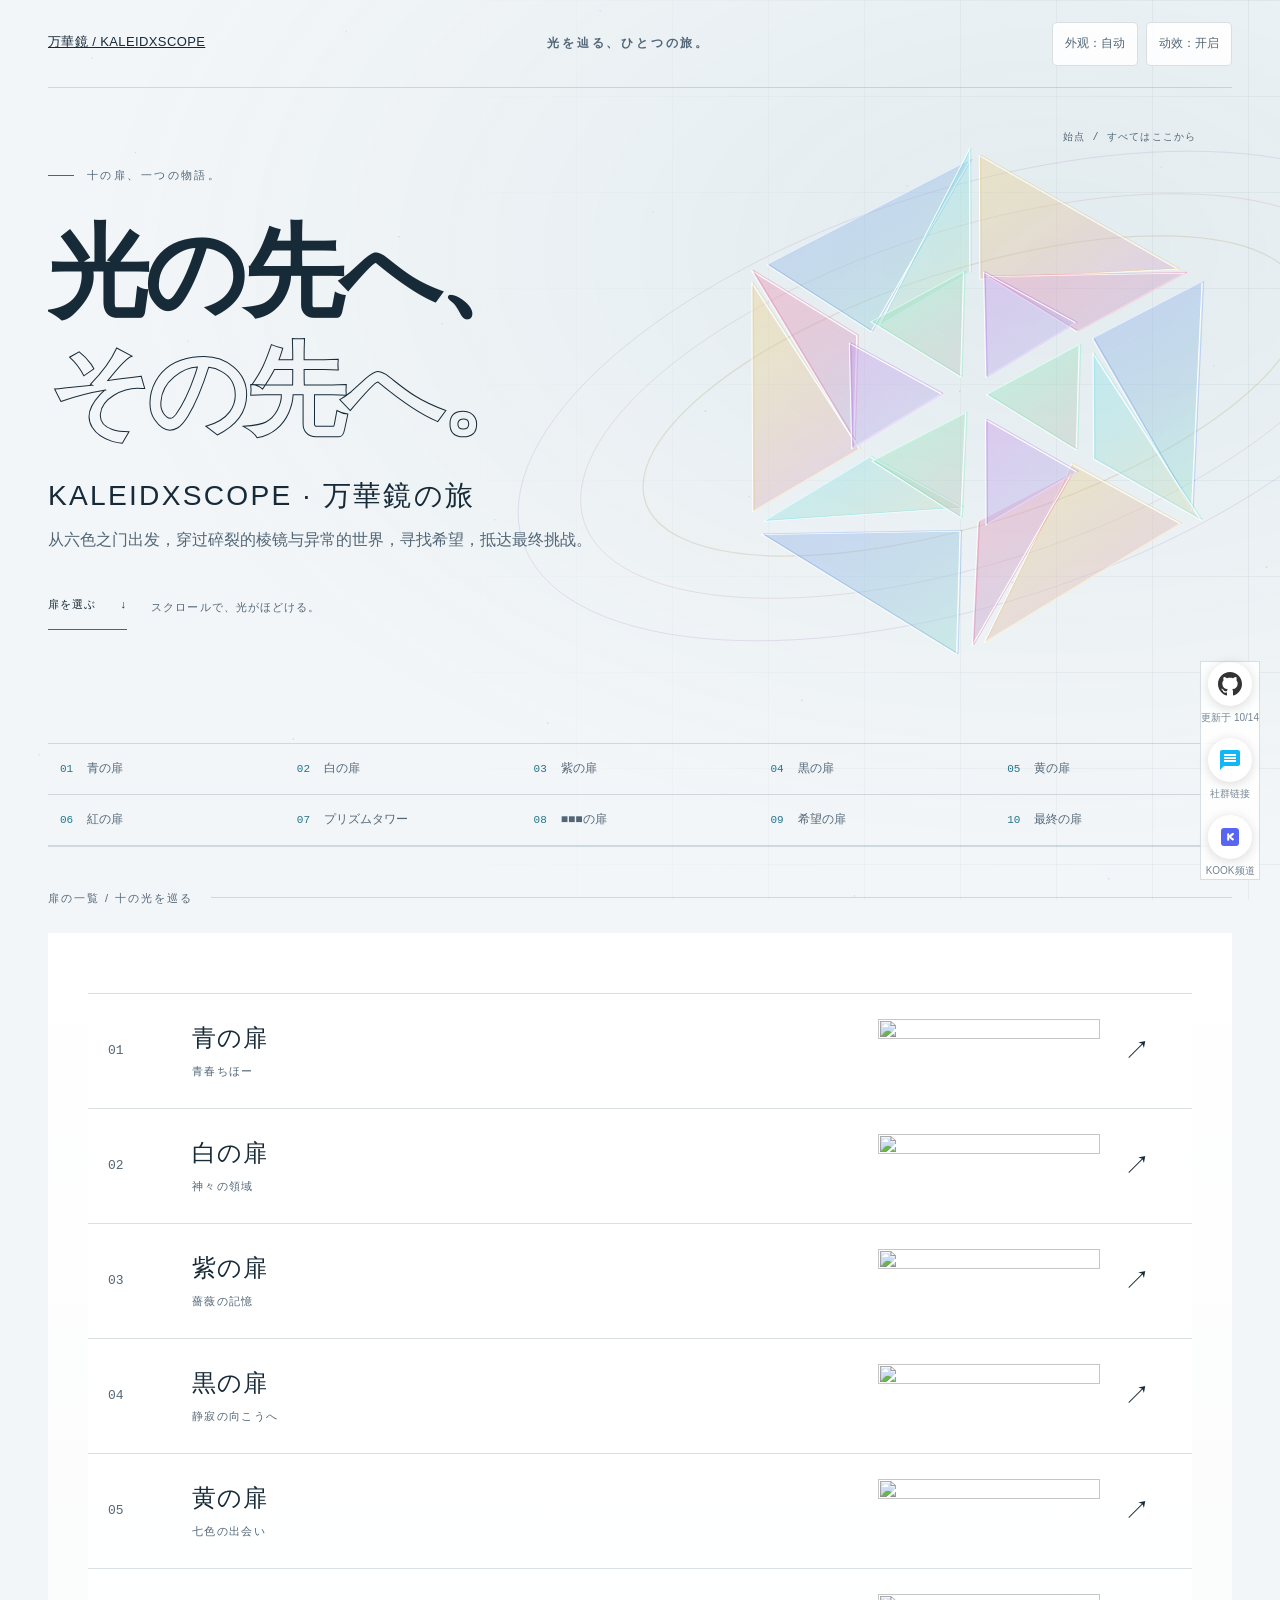
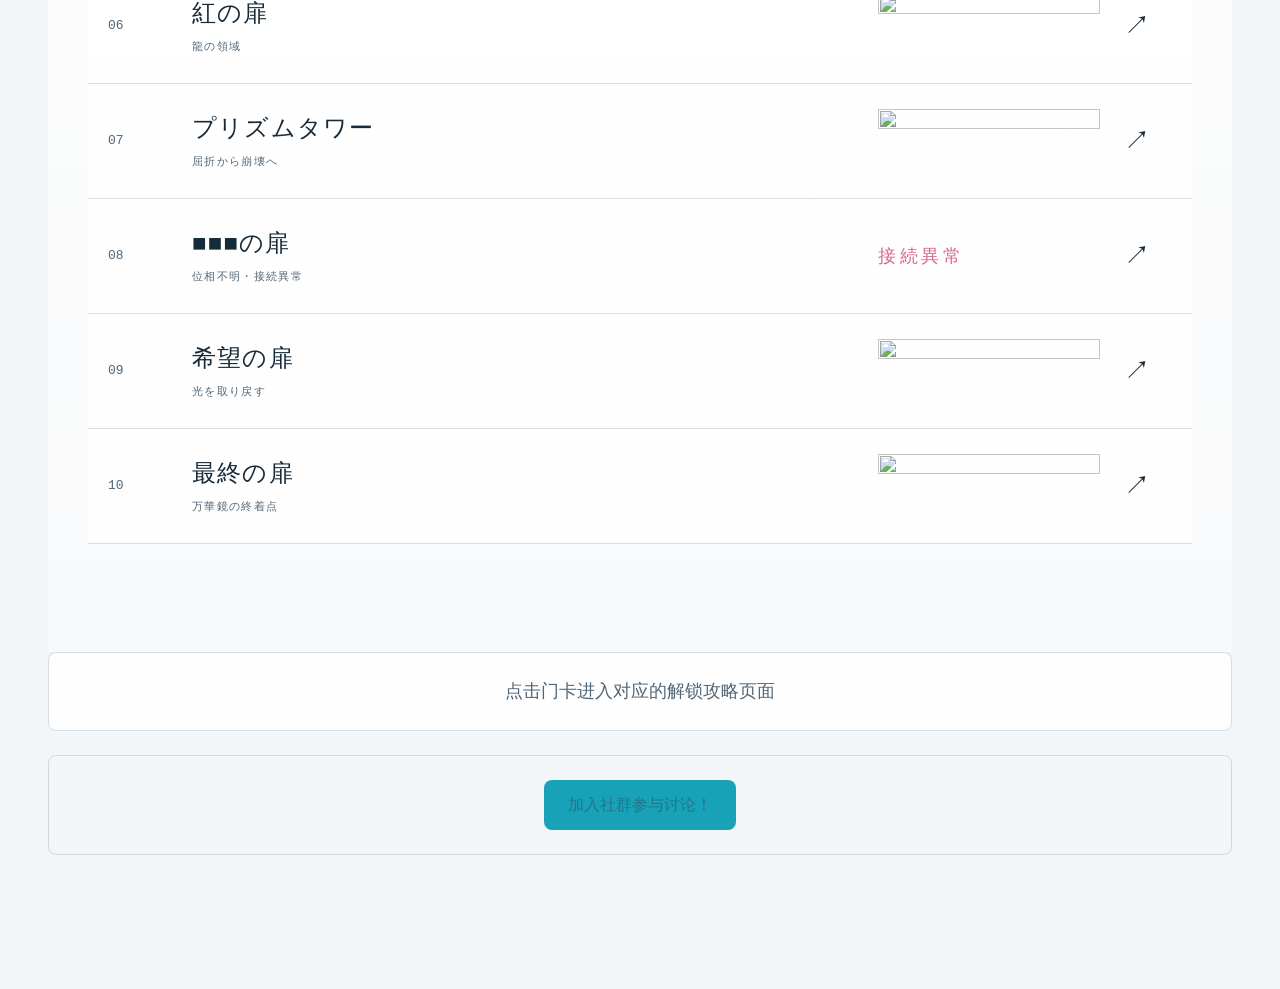
==== commit 0721e5db: "fix: 校正国行 Stage 2 门的条件放宽日期 依据 2026-10-14 国服公告： - 希望の扉：EXPERT（红谱）LIFE 100 自 10.15 起生效（原推算 10.14） - 最终" ====
--- a/index.html
+++ b/index.html
@@ -7,7 +7,7 @@
     <link rel="icon" type="image/png" href="favicon.png">
     <link rel="stylesheet" href="style.css">
     <link rel="stylesheet" href="github-footer.css">
-    <script src="site-config.js?v=9-16"></script>
+    <script src="site-config.js?v=10-14"></script>
     <script async src="https://s.awmc.cc/script.js" data-website-id="4416a8d7-49f0-4b07-a14a-e82d30716b2a"></script>
     <script async src="https://s.awmc.cc/recorder.js" data-website-id="4416a8d7-49f0-4b07-a14a-e82d30716b2a" data-sample-rate="0.15" data-mask-level="moderate" data-max-duration="1200000"></script>
 <!--    <style>body{transform:rotate(180deg);}</style>-->
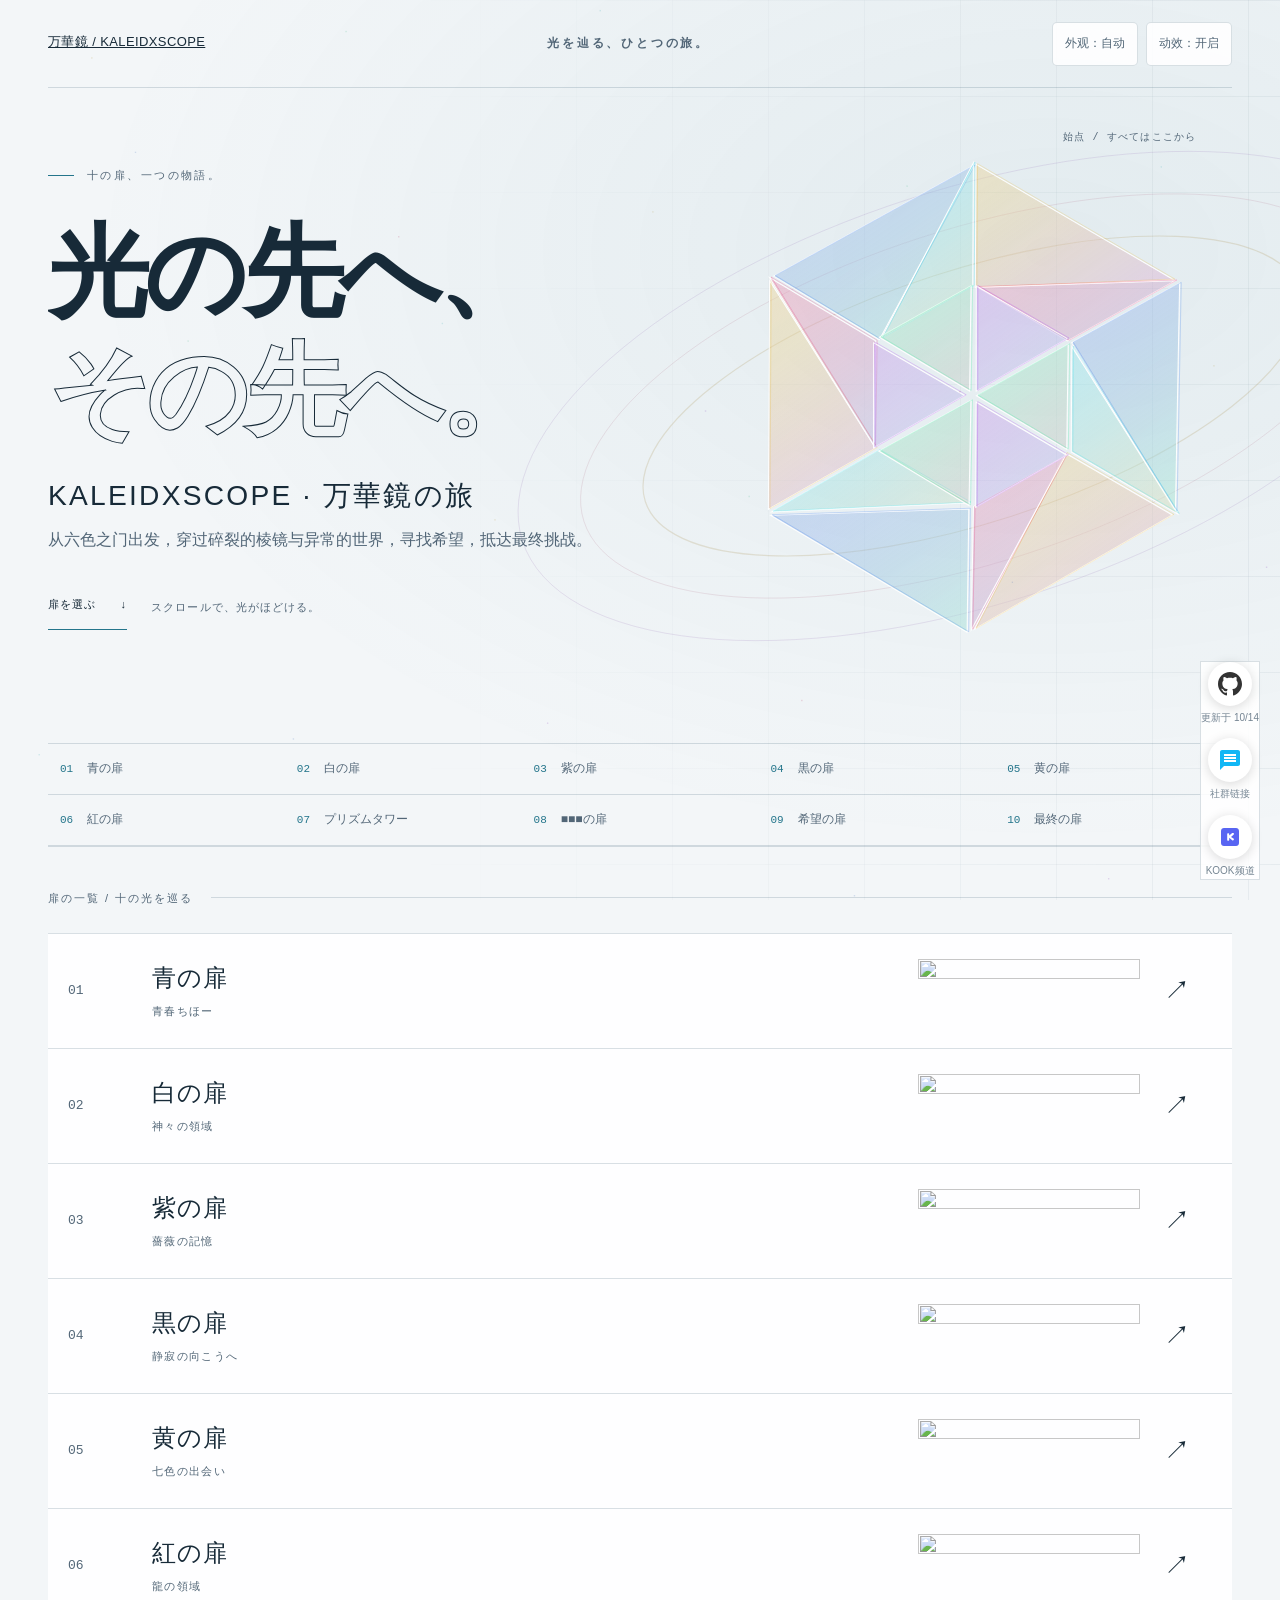
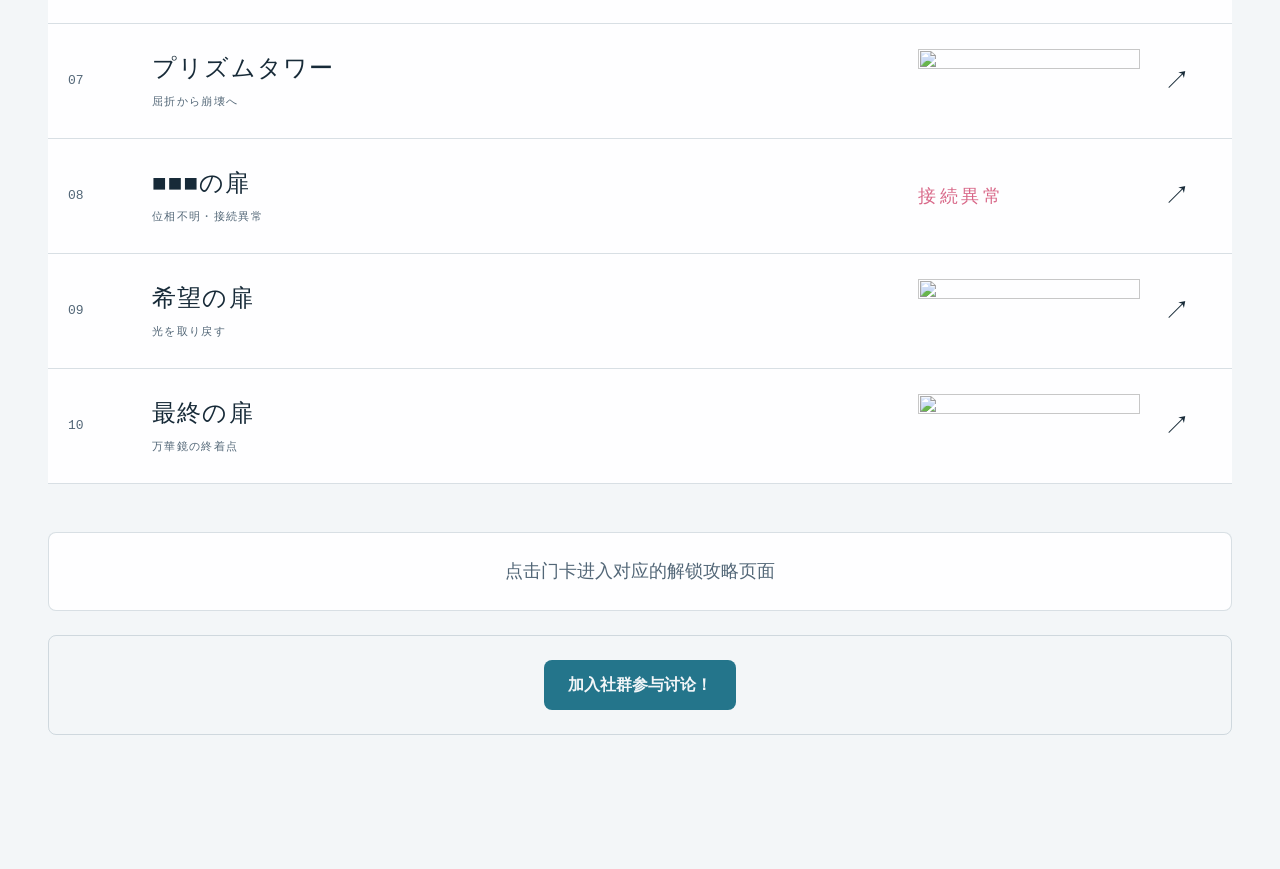
==== commit 627f7ff4: "feat: add kaleidoscope motion layer and fix usability bugs Motion (gate-motion.js / gate-motion.css," ====
--- a/index.html
+++ b/index.html
@@ -27,10 +27,12 @@
       defaultPrivacyLevel: "allow"
     });
     </script>
-    <link rel="stylesheet" href="gate-experience.css">
-    <script defer src="gate-site.js"></script>
-    <script defer src="gate-scene.js"></script>
-    <script src="gate-boot.js"></script>
+    <link rel="stylesheet" href="gate-experience.css?v=10-21">
+    <link rel="stylesheet" href="gate-motion.css?v=10-21">
+    <script defer src="gate-site.js?v=10-21"></script>
+    <script defer src="gate-scene.js?v=10-21"></script>
+    <script defer src="gate-motion.js?v=10-21"></script>
+    <script src="gate-boot.js?v=10-21"></script>
 </head>
 <body>
     <div class="container">
--- a/gate-experience.css
+++ b/gate-experience.css
@@ -257,3 +257,22 @@
         animation: none !important; transition: none !important; scroll-behavior: auto !important;
     }
 }
+
+/* Home: the legacy white/grey door panel ignored the chosen appearance and boxed the list in. */
+body.gate-experience .doors-section { background: transparent; padding: 0; }
+body.gate-experience .community-section { text-align: center; }
+body.gate-experience .community-link { color: var(--gate-bg); background: var(--gate-accent); font-weight: 600; }
+body.gate-experience .community-link:hover { background: var(--gate-ink); color: var(--gate-bg); }
+body.gate-experience .gate-door:focus-visible { outline-offset: -2px; }
+@media (max-width: 760px) {
+    /* The hero no longer reserves a fixed 640px; the art card flows below the copy. */
+    body.gate-experience .gate-hero { min-height: 0; padding: 56px 0 40px; }
+    body.gate-experience .gate-hero .gate-hero-art { position: relative; right: auto; bottom: auto; margin-top: 28px; width: 200px; }
+    body.gate-experience .stats { grid-template-columns: repeat(3, minmax(0, 1fr)); }
+    /* The sticky mobile toolbar keeps its position but follows the gate palette instead of fixed black. */
+    body.gate-experience .controls { background: color-mix(in srgb, var(--gate-panel) 94%, transparent) !important; border: 1px solid var(--gate-line); }
+    body.gate-experience .controls .player-sync-status { color: var(--gate-muted); }
+}
+@media (max-width: 420px) {
+    body.gate-experience .gate-hero { min-height: 0; }
+}
--- a/gate-motion.css
+++ b/gate-motion.css
@@ -0,0 +1,197 @@
+/* Kaleidoscope motion layer. Every hidden starting pose is gated on [data-motion="active"],
+   so pausing motion or preferring reduced motion always leaves content fully visible. */
+
+/* ---------- Iris curtain ---------- */
+html[data-kx-iris]::after {
+    content: ''; position: fixed; inset: 0; z-index: 10001; background: #0b1119;
+    /* Fallback: never leave the cover up if the motion script fails to load. */
+    animation: kx-cover-release 0s linear 3s forwards;
+}
+@keyframes kx-cover-release { to { visibility: hidden; } }
+.kx-iris { position: fixed; inset: 0; z-index: 10000; pointer-events: none; overflow: hidden; }
+.kx-iris.is-idle { visibility: hidden; }
+.kx-blade {
+    position: absolute; left: 50%; top: 50%; width: 300vmax; height: 300vmax; margin: -150vmax 0 0 -150vmax;
+    clip-path: polygon(50% 50%, 35.5% 0, 64.5% 0);
+    background: linear-gradient(to top, hsl(var(--h) 38% 9%) 50%, hsl(var(--h) 52% 22%) 58%, hsl(var(--h) 70% 48%) 72%, hsl(var(--h) 80% 76%));
+    transform: rotate(calc(var(--i) * 30deg)) translateY(0);
+    transition: transform .4s cubic-bezier(.55, 0, .45, 1), opacity .4s;
+    transition-delay: calc((11 - var(--i)) * 8ms);
+}
+.kx-blade:nth-child(odd) { filter: brightness(1.18) saturate(1.1); }
+.kx-iris.is-open .kx-blade {
+    transform: rotate(calc(var(--i) * 30deg + 52deg)) translateY(-52%);
+    transition: transform 1.15s cubic-bezier(.16, 1, .3, 1), opacity 1.15s;
+    transition-delay: calc(var(--i) * 26ms);
+}
+.kx-iris.is-quick.is-open .kx-blade { transition-duration: .8s; transition-delay: calc(var(--i) * 14ms); }
+.kx-iris-core {
+    position: absolute; left: 50%; top: 50%; transform: translate(-50%, -50%);
+    display: flex; flex-direction: column; align-items: center; gap: 18px;
+    color: #eaf6ff; transition: opacity .45s, transform .9s cubic-bezier(.16, 1, .3, 1);
+}
+.kx-iris-core svg { width: 108px; height: 108px; overflow: visible; animation: kx-core-spin 4s linear infinite; }
+.kx-iris-core polygon {
+    fill: none; stroke: #f2f8ff; stroke-width: 1.4; stroke-linejoin: round;
+    stroke-dasharray: 260; stroke-dashoffset: 260; animation: kx-draw .9s cubic-bezier(.65, 0, .35, 1) forwards;
+    filter: drop-shadow(0 0 6px rgba(160, 220, 255, .8));
+}
+.kx-iris-core polygon:nth-child(2) { stroke: #f6a6d3; animation-delay: .15s; }
+.kx-iris-core polygon:nth-child(3) { stroke: #8fe3f0; animation-delay: .25s; }
+.kx-iris-core span {
+    font: 600 13px/1 ui-monospace, monospace; letter-spacing: .6em; padding-left: .6em;
+    background: linear-gradient(90deg, #ddbd64, #d779aa, #9582cf, #65b7d0, #87c9b7, #ddbd64) 0 0 / 200% 100%;
+    -webkit-background-clip: text; background-clip: text; color: transparent;
+    animation: kx-spectrum 1.6s linear infinite, kx-fade-in .6s .3s both;
+}
+.kx-iris.is-quick .kx-iris-core, .kx-iris.is-closing .kx-iris-core { opacity: 0; }
+.kx-iris.is-closing .kx-iris-core { opacity: 1; transition-delay: .25s; }
+.kx-iris.is-open .kx-iris-core { opacity: 0; transform: translate(-50%, -50%) scale(1.6); }
+@keyframes kx-draw { to { stroke-dashoffset: 0; } }
+@keyframes kx-core-spin { to { transform: rotate(360deg); } }
+@keyframes kx-spectrum { to { background-position: -200% 0; } }
+@keyframes kx-fade-in { from { opacity: 0; } }
+
+/* ---------- Hero ---------- */
+.gate-display span.kx-char { display: inline-block; white-space: pre; }
+body.kx-motion[data-motion="active"]:not(.kx-ready) :is(.kx-char, .kx-hero-item) { opacity: 0; }
+body.kx-ready[data-motion="active"] .kx-char {
+    animation: kx-rise 1.05s cubic-bezier(.16, 1, .3, 1) both;
+    animation-delay: calc(var(--d) * 55ms);
+    transform-origin: 50% 100%;
+}
+body.kx-ready[data-motion="active"] .kx-hero-item {
+    animation: kx-lift .9s cubic-bezier(.16, 1, .3, 1) backwards;
+    animation-delay: calc(240ms + var(--d) * 90ms);
+}
+@keyframes kx-rise {
+    from { opacity: 0; transform: translateY(.55em) rotateX(-80deg) scale(.9); filter: blur(10px); }
+    60% { filter: blur(0); }
+    to { opacity: 1; transform: none; filter: none; }
+}
+@keyframes kx-lift { from { opacity: 0; transform: translateY(18px); } }
+/* A slow wave of refracted light travels through the title, one glyph at a time. */
+body.gate-experience .gate-display { perspective: 600px; }
+body.kx-ready[data-motion="active"] .gate-display span:not(.gate-display-outline) > .kx-char {
+    animation: kx-rise 1.05s cubic-bezier(.16, 1, .3, 1) calc(var(--d) * 55ms) both,
+        kx-wave-fill 8s ease-in-out calc(1.8s + var(--d) * 85ms) infinite;
+}
+body.kx-ready[data-motion="active"] .gate-display .gate-display-outline > .kx-char {
+    animation: kx-rise 1.05s cubic-bezier(.16, 1, .3, 1) calc(var(--d) * 55ms) both,
+        kx-wave-stroke 8s ease-in-out calc(1.8s + var(--d) * 85ms) infinite;
+}
+@keyframes kx-wave-fill {
+    0%, 16%, 100% { -webkit-text-fill-color: var(--gate-ink); }
+    4% { -webkit-text-fill-color: #d4a93a; }
+    8% { -webkit-text-fill-color: #d36aa4; }
+    12% { -webkit-text-fill-color: #4fa9cc; }
+}
+@keyframes kx-wave-stroke {
+    0%, 16%, 100% { -webkit-text-stroke-color: var(--gate-ink); }
+    4% { -webkit-text-stroke-color: #d4a93a; }
+    8% { -webkit-text-stroke-color: #d36aa4; }
+    12% { -webkit-text-stroke-color: #4fa9cc; }
+}
+body.theme-error .kx-char { font-family: inherit; }
+
+/* ---------- Scroll reveal ---------- */
+body[data-motion="active"] .kx-reveal:not(.kx-in) { opacity: 0; }
+body[data-motion="active"] .kx-reveal.kx-in { animation: kx-reveal .85s cubic-bezier(.16, 1, .3, 1) var(--kx-delay, 0ms) backwards; }
+@keyframes kx-reveal {
+    from { opacity: 0; transform: translateY(34px) scale(.985); clip-path: inset(0 0 18% 0 round 8px); }
+    to { opacity: 1; transform: none; clip-path: inset(0 0 0 0 round 0); }
+}
+
+/* ---------- Light-follow spotlight & holographic tilt ---------- */
+html body.gate-experience[data-motion="active"] .kx-lit.kx-lit {
+    background-image: radial-gradient(circle at var(--kx-mx) var(--kx-my), color-mix(in srgb, var(--gate-accent) 22%, transparent), transparent 55%);
+}
+html body.gate-experience[data-motion="active"] .gate-door.kx-lit {
+    background-image: radial-gradient(520px circle at var(--kx-mx) var(--kx-my), color-mix(in srgb, var(--gate-accent) 16%, transparent), transparent 60%);
+}
+body.gate-experience .gate-door { position: relative; overflow: hidden; }
+body.gate-experience .gate-door::before {
+    content: ''; position: absolute; left: 0; top: 0; bottom: 0; width: 3px; background: var(--gate-spectrum);
+    transform: scaleY(0); transform-origin: top; transition: transform .45s cubic-bezier(.16, 1, .3, 1);
+}
+body.gate-experience .gate-door:hover::before, body.gate-experience .gate-door:focus-visible::before { transform: scaleY(1); }
+body.gate-experience .gate-door img { transition: transform .5s cubic-bezier(.16, 1, .3, 1), filter .5s, opacity .5s; }
+body.gate-experience[data-motion="active"] .gate-door.kx-lit img {
+    transform: perspective(500px) rotateX(var(--kx-rx, 0deg)) rotateY(var(--kx-ry, 0deg)) scale(1.06);
+    filter: saturate(1.25) drop-shadow(0 10px 18px rgba(0,0,0,.18)); opacity: 1;
+}
+body.gate-experience .gate-door-arrow { transition: transform .45s cubic-bezier(.16, 1, .3, 1), color .3s; }
+body.gate-experience .gate-door:hover .gate-door-arrow { transform: translate(4px, -4px) rotate(8deg); color: var(--gate-accent); }
+body.gate-experience .gate-door-text strong { transition: letter-spacing .5s cubic-bezier(.16, 1, .3, 1); }
+body.gate-experience .gate-door:hover .gate-door-text strong { letter-spacing: .12em; }
+body.gate-experience .gate-hero-art { transition: transform .5s cubic-bezier(.16, 1, .3, 1), box-shadow .5s; overflow: hidden; }
+body.gate-experience[data-motion="active"] .gate-hero-art.kx-lit {
+    transform: perspective(700px) rotateX(var(--kx-rx, 0deg)) rotateY(var(--kx-ry, 0deg)) scale(1.04);
+    box-shadow: 0 18px 40px rgba(0, 0, 0, .14);
+}
+body.gate-experience .gate-hero-art::after {
+    content: ''; position: absolute; inset: 0; pointer-events: none; mix-blend-mode: overlay; opacity: 0; transition: opacity .4s;
+    background: linear-gradient(115deg, transparent 20%, rgba(255,0,170,.45) 36%, rgba(0,255,230,.45) 48%, rgba(255,240,0,.4) 60%, transparent 76%);
+    background-size: 250% 250%; background-position: calc(100% - var(--kx-mx, 50%)) calc(100% - var(--kx-my, 50%));
+}
+body.gate-experience[data-motion="active"] .gate-hero-art.kx-lit::after { opacity: 1; }
+body.gate-experience :is(.song-card, .run-song-card, .stat-card, .gate-song-chip, .reference-item) {
+    transition: transform .35s cubic-bezier(.16, 1, .3, 1), border-color .3s, box-shadow .35s, background-color .3s;
+}
+body.gate-experience[data-motion="active"] :is(.song-card, .run-song-card, .stat-card).kx-lit {
+    transform: perspective(900px) rotateX(calc(var(--kx-rx, 0deg) * .4)) rotateY(calc(var(--kx-ry, 0deg) * .4)) translateY(-3px);
+}
+body.gate-experience :is(.song-card, .run-song-card) { cursor: pointer; }
+body.gate-experience :is(.song-card, .run-song-card) :is(.song-name, .song-details) { user-select: text; cursor: pointer; }
+body.gate-experience .song-card.completed::after {
+    content: '✓'; position: absolute; right: 12px; bottom: 10px; font-size: 12px; font-weight: 600;
+    color: #5a967c; opacity: .9; animation: kx-fade-in .4s both;
+}
+body.gate-experience .song-card { position: relative; }
+
+/* ---------- Draw / gacha picks, stat pops ---------- */
+body.gate-experience[data-motion="active"] :is(.gate-song-chip.selected, .gacha-hit) { animation: kx-pick .9s cubic-bezier(.16, 1, .3, 1) both; }
+@keyframes kx-pick {
+    0% { transform: scale(.82); box-shadow: 0 0 0 0 color-mix(in srgb, var(--gate-accent) 70%, transparent); }
+    45% { transform: scale(1.08); }
+    100% { transform: scale(1); box-shadow: 0 0 0 14px transparent; }
+}
+body.gate-experience[data-motion="active"] .kx-pop { animation: kx-pop .5s cubic-bezier(.34, 1.56, .64, 1); }
+@keyframes kx-pop { 0% { transform: scale(1); } 40% { transform: scale(1.22); color: var(--gate-accent); } 100% { transform: scale(1); } }
+body.gate-experience .stat-number { display: inline-block; }
+.kx-burst { position: fixed; inset: 0; width: 100%; height: 100%; z-index: 2500; pointer-events: none; }
+
+/* ---------- Topbar & journey micro-interactions ---------- */
+body.gate-experience .gate-journey a { position: relative; }
+body.gate-experience .gate-journey a::after {
+    content: ''; position: absolute; left: 12px; right: 12px; bottom: -1px; height: 2px; background: var(--gate-spectrum);
+    transform: scaleX(0); transform-origin: left; transition: transform .45s cubic-bezier(.16, 1, .3, 1);
+}
+body.gate-experience .gate-journey a:hover::after, body.gate-experience .gate-journey a[aria-current="page"]::after { transform: scaleX(1); }
+body.gate-experience[data-motion="active"] .gate-explore span { animation: kx-nudge 2.2s ease-in-out infinite; }
+@keyframes kx-nudge { 0%, 100% { transform: translateY(0); } 50% { transform: translateY(5px); } }
+body.gate-experience .gate-scroll-progress { height: 3px; box-shadow: 0 0 12px rgba(149, 130, 207, .55); }
+body.gate-experience :is(.btn, .gate-settings button, .community-link) { transition: transform .25s cubic-bezier(.16, 1, .3, 1), box-shadow .25s, background-color .25s, border-color .25s, color .25s; }
+body.gate-experience[data-motion="active"] :is(.btn, .community-link):hover { transform: translateY(-2px); }
+body.gate-experience :is(.btn, .gate-settings button):active { transform: scale(.96); }
+
+/* ---------- Back-to-top progress ring ---------- */
+.kx-top {
+    position: fixed; left: 24px; bottom: 24px; z-index: 1100; width: 52px; height: 52px; border-radius: 50%;
+    border: 0; padding: 3px; cursor: pointer; display: grid; place-items: center;
+    background: conic-gradient(var(--gate-accent) calc(var(--gate-progress, 0) * 360deg), var(--gate-line) 0);
+    opacity: 0; transform: translateY(16px) scale(.8); pointer-events: none;
+    transition: opacity .35s, transform .45s cubic-bezier(.16, 1, .3, 1);
+}
+.kx-top span {
+    width: 100%; height: 100%; border-radius: 50%; display: grid; place-items: center;
+    background: var(--gate-panel); color: var(--gate-ink); font-size: 18px; backdrop-filter: blur(8px);
+}
+.kx-top.is-visible { opacity: 1; transform: none; pointer-events: auto; }
+.kx-top:hover span { color: var(--gate-accent); }
+.kx-top:focus-visible { outline: 2px solid var(--gate-accent); outline-offset: 4px; }
+@media (max-width: 760px) { .kx-top { left: auto; right: 16px; bottom: 16px; width: 48px; height: 48px; } }
+
+@media (prefers-reduced-motion: reduce) {
+    .kx-iris, html[data-kx-iris]::after { display: none; }
+}
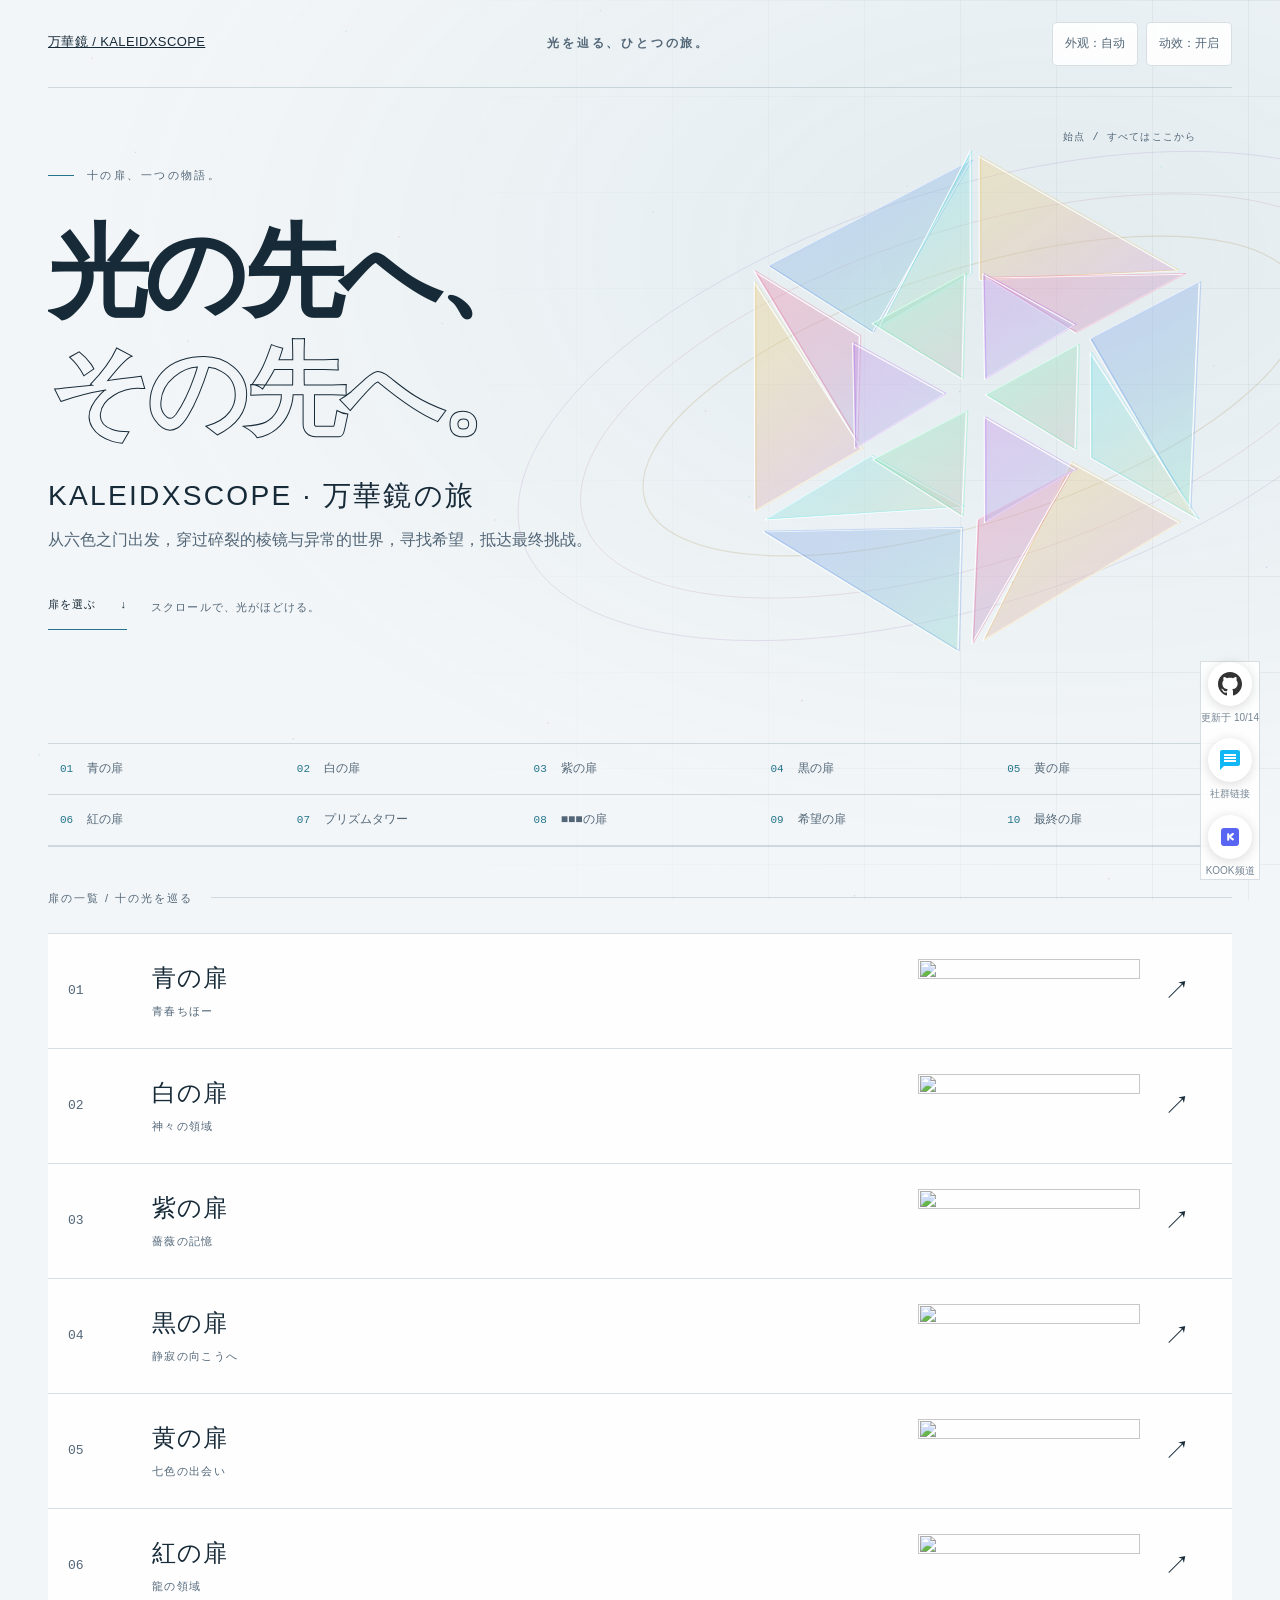
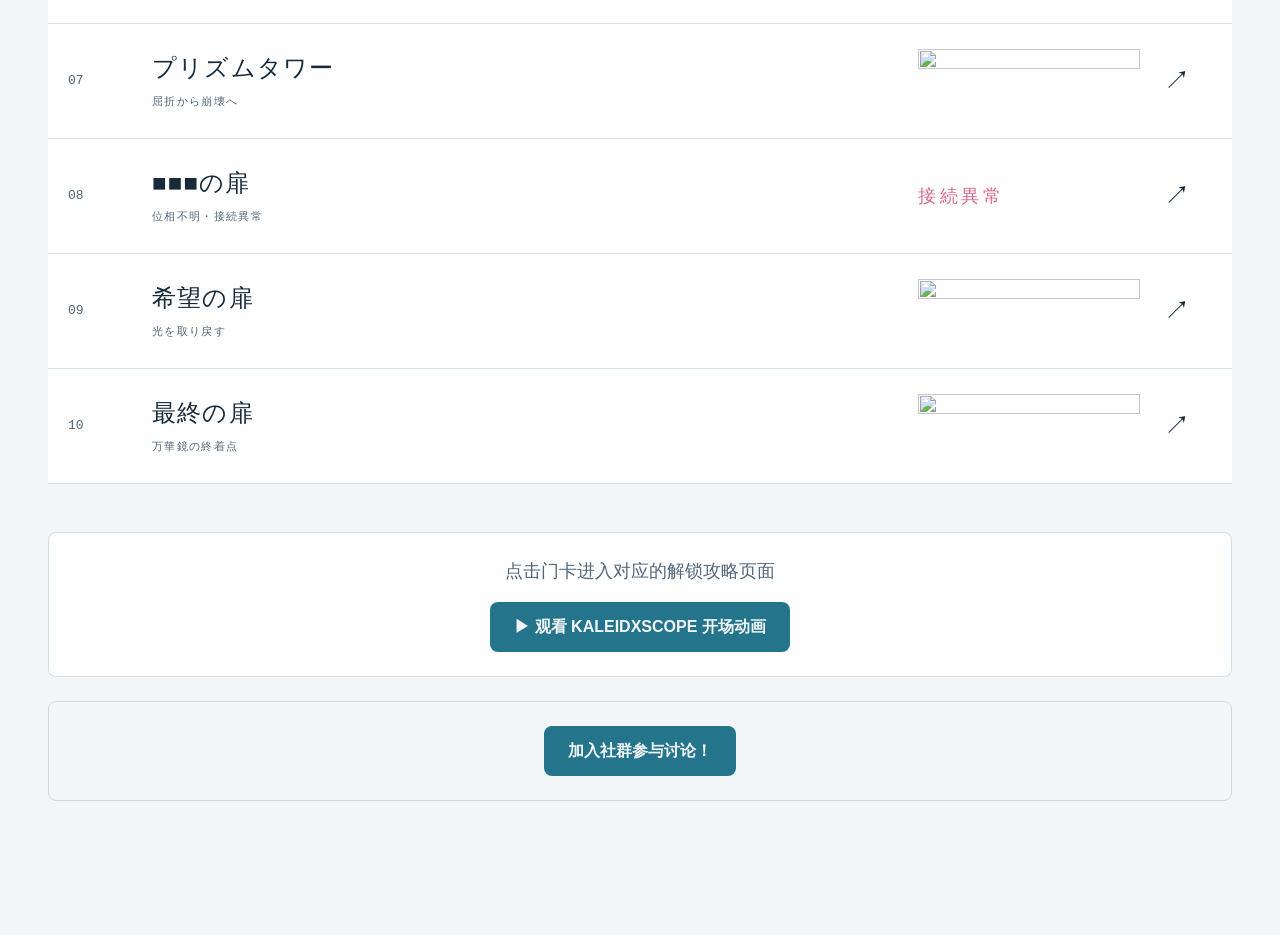
==== commit 6975e084: "feat: 新增 KALEIDXSCOPE 开场动画页 - ANIMATIONKALEIDXSCOPE/：约 55 秒的中文开场动画，按节拍串联   六色之门 → 棱镜塔 → ERROR → 希望之门" ====
--- a/index.html
+++ b/index.html
@@ -140,6 +140,7 @@
         <!-- 说明文字 -->
         <div class="info-section">
             <p class="info-text">点击门卡进入对应的解锁攻略页面</p>
+            <a href="ANIMATIONKALEIDXSCOPE/index.html" class="community-link anim-link" data-umami-event="click-animation">▶ 观看 KALEIDXSCOPE 开场动画</a>
         </div>
 
         <!-- 社群 -->
--- a/style.css
+++ b/style.css
@@ -257,6 +257,16 @@
     transform: translateY(-2px);
 }
 
+/* 开场动画入口 */
+.anim-link {
+    margin-top: 16px;
+    background: linear-gradient(100deg, #38bdf8, #a855f7, #ef4444);
+}
+
+.anim-link:hover {
+    background: linear-gradient(100deg, #0ea5e9, #9333ea, #dc2626);
+}
+
 /* 响应式设计 */
 html {
     overflow-x: hidden;
